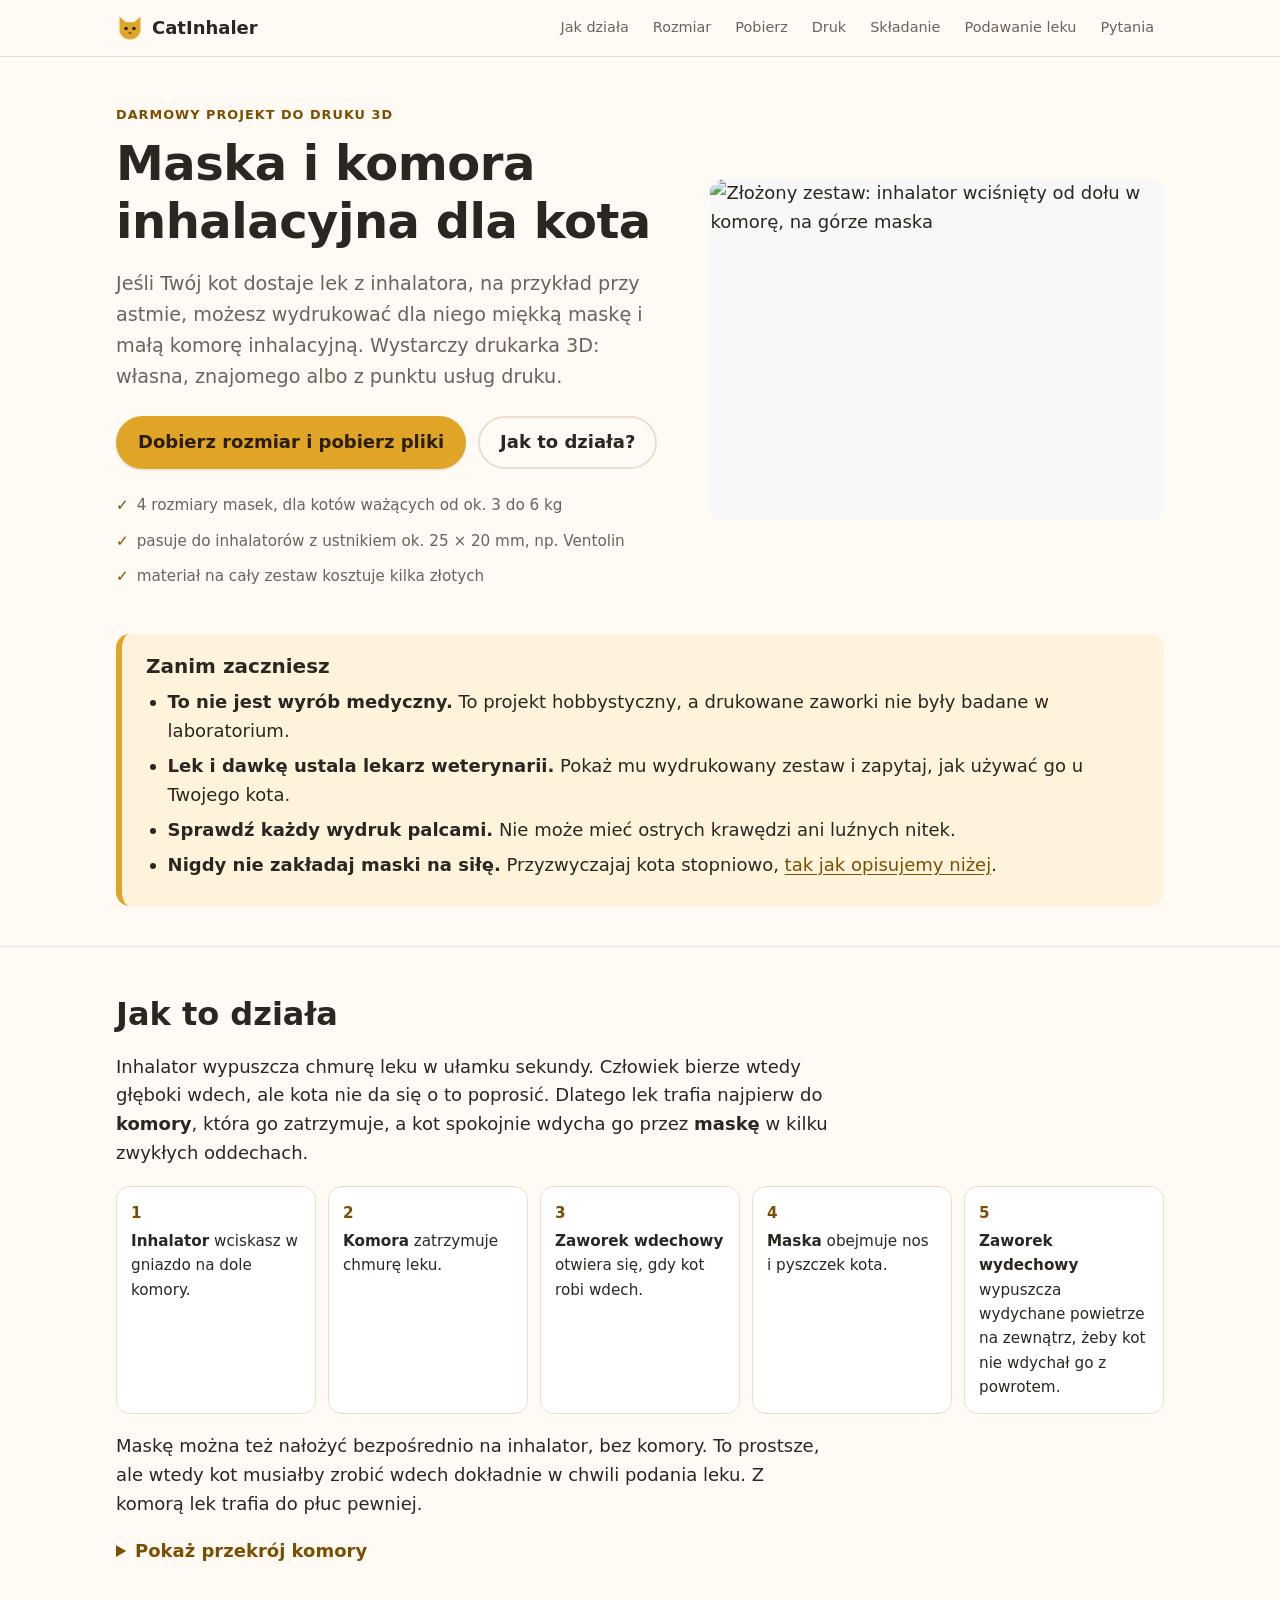
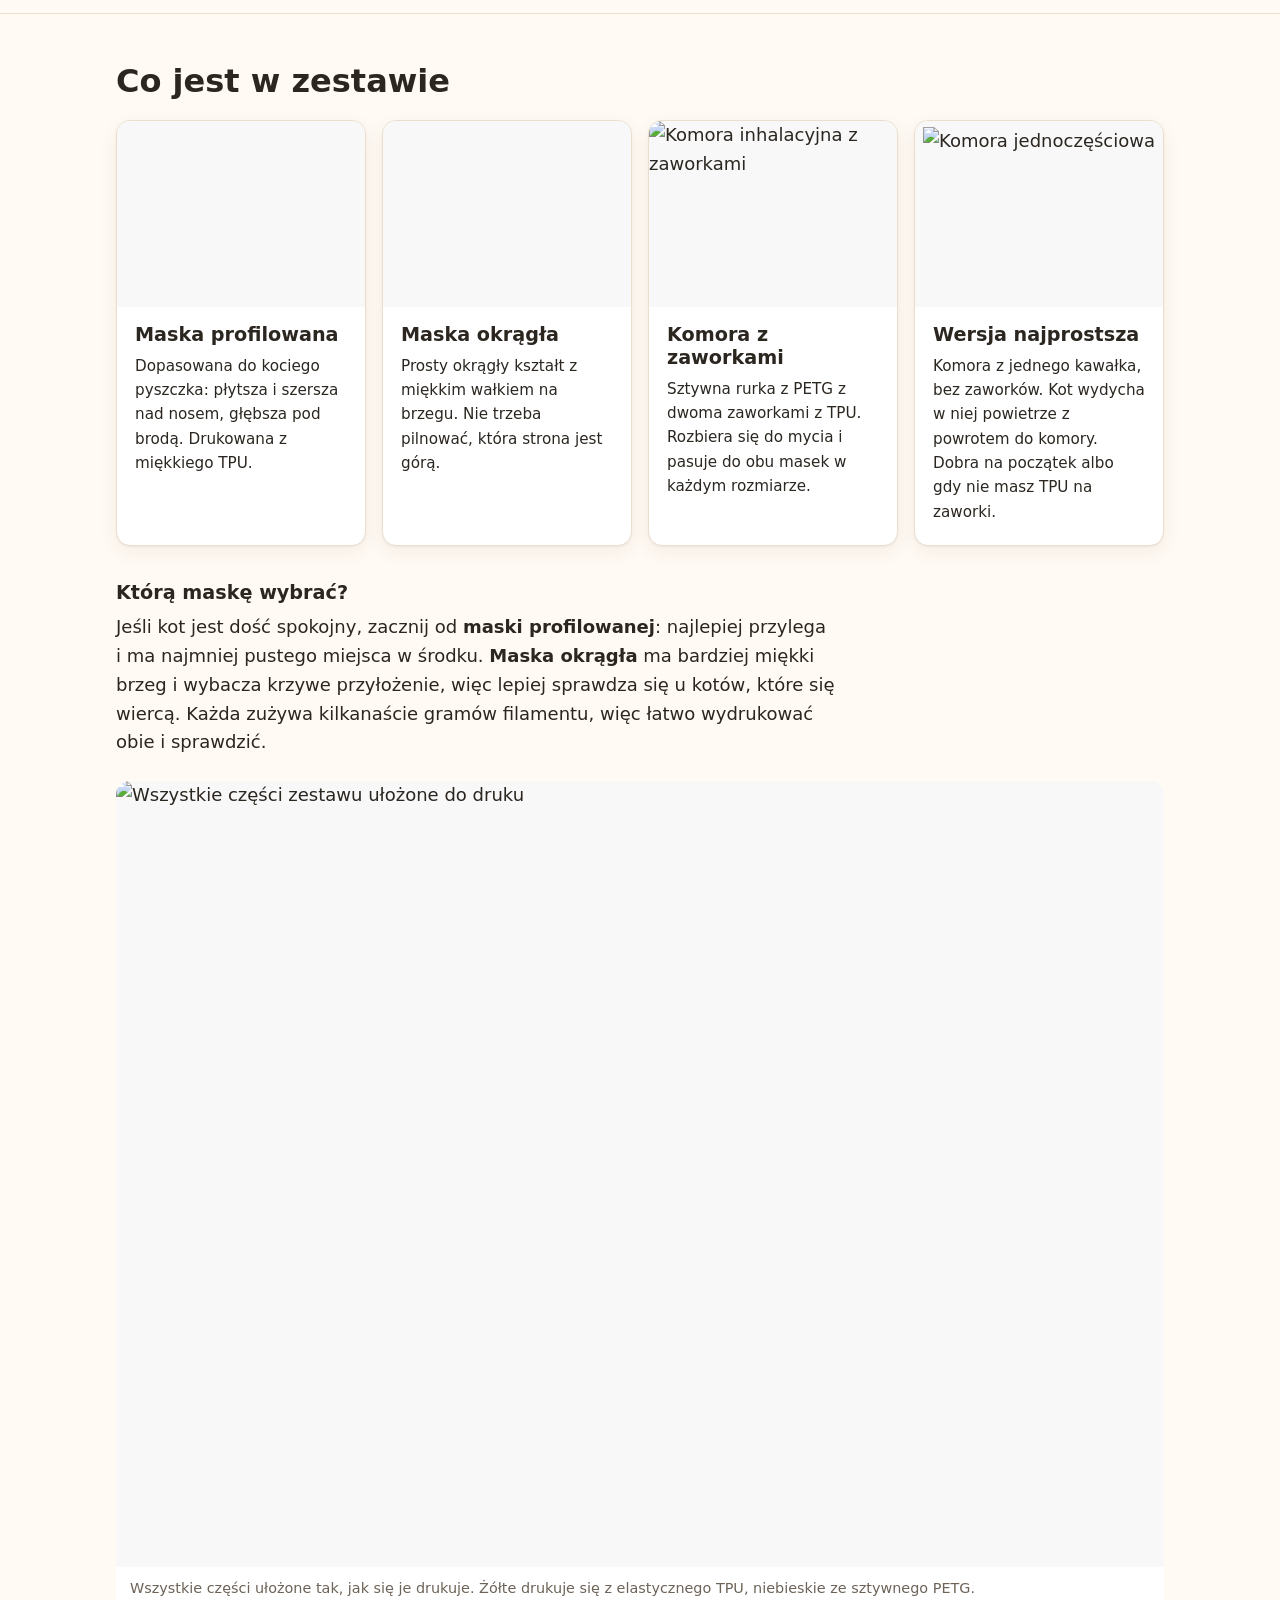
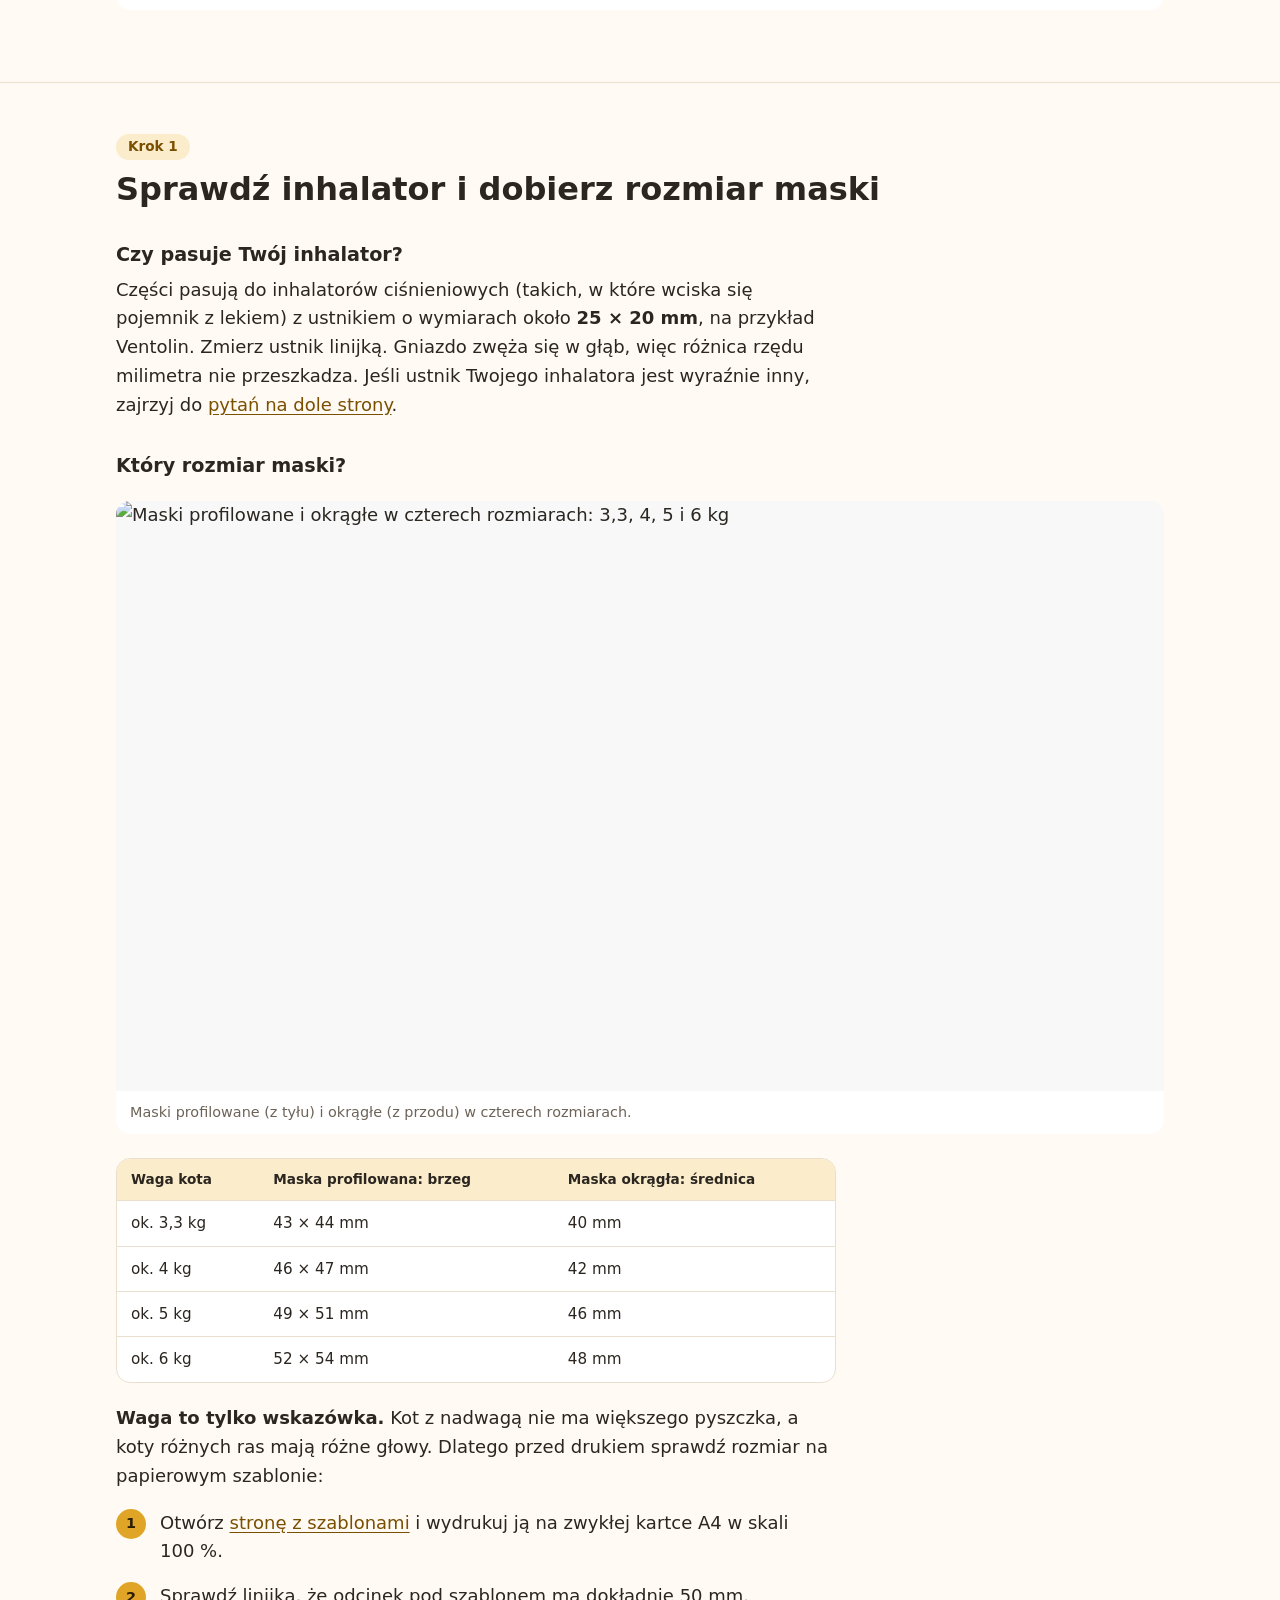
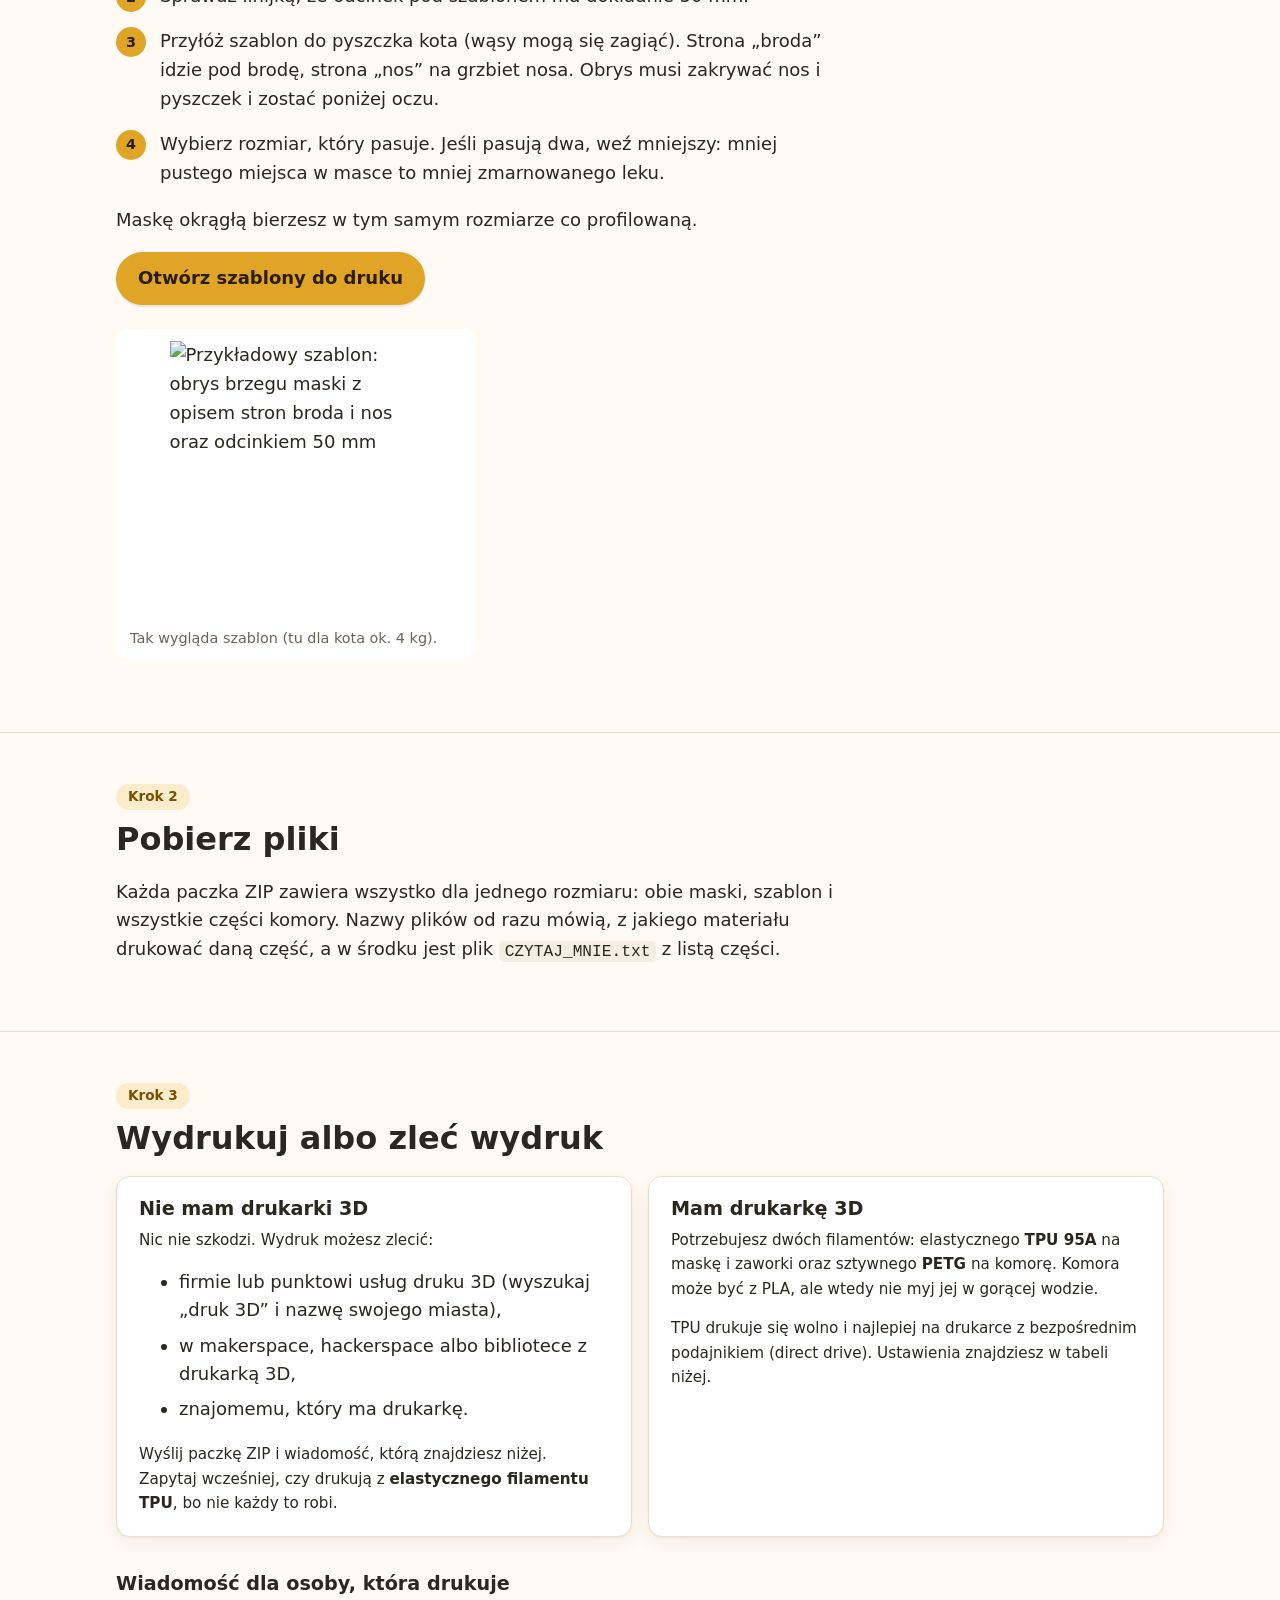
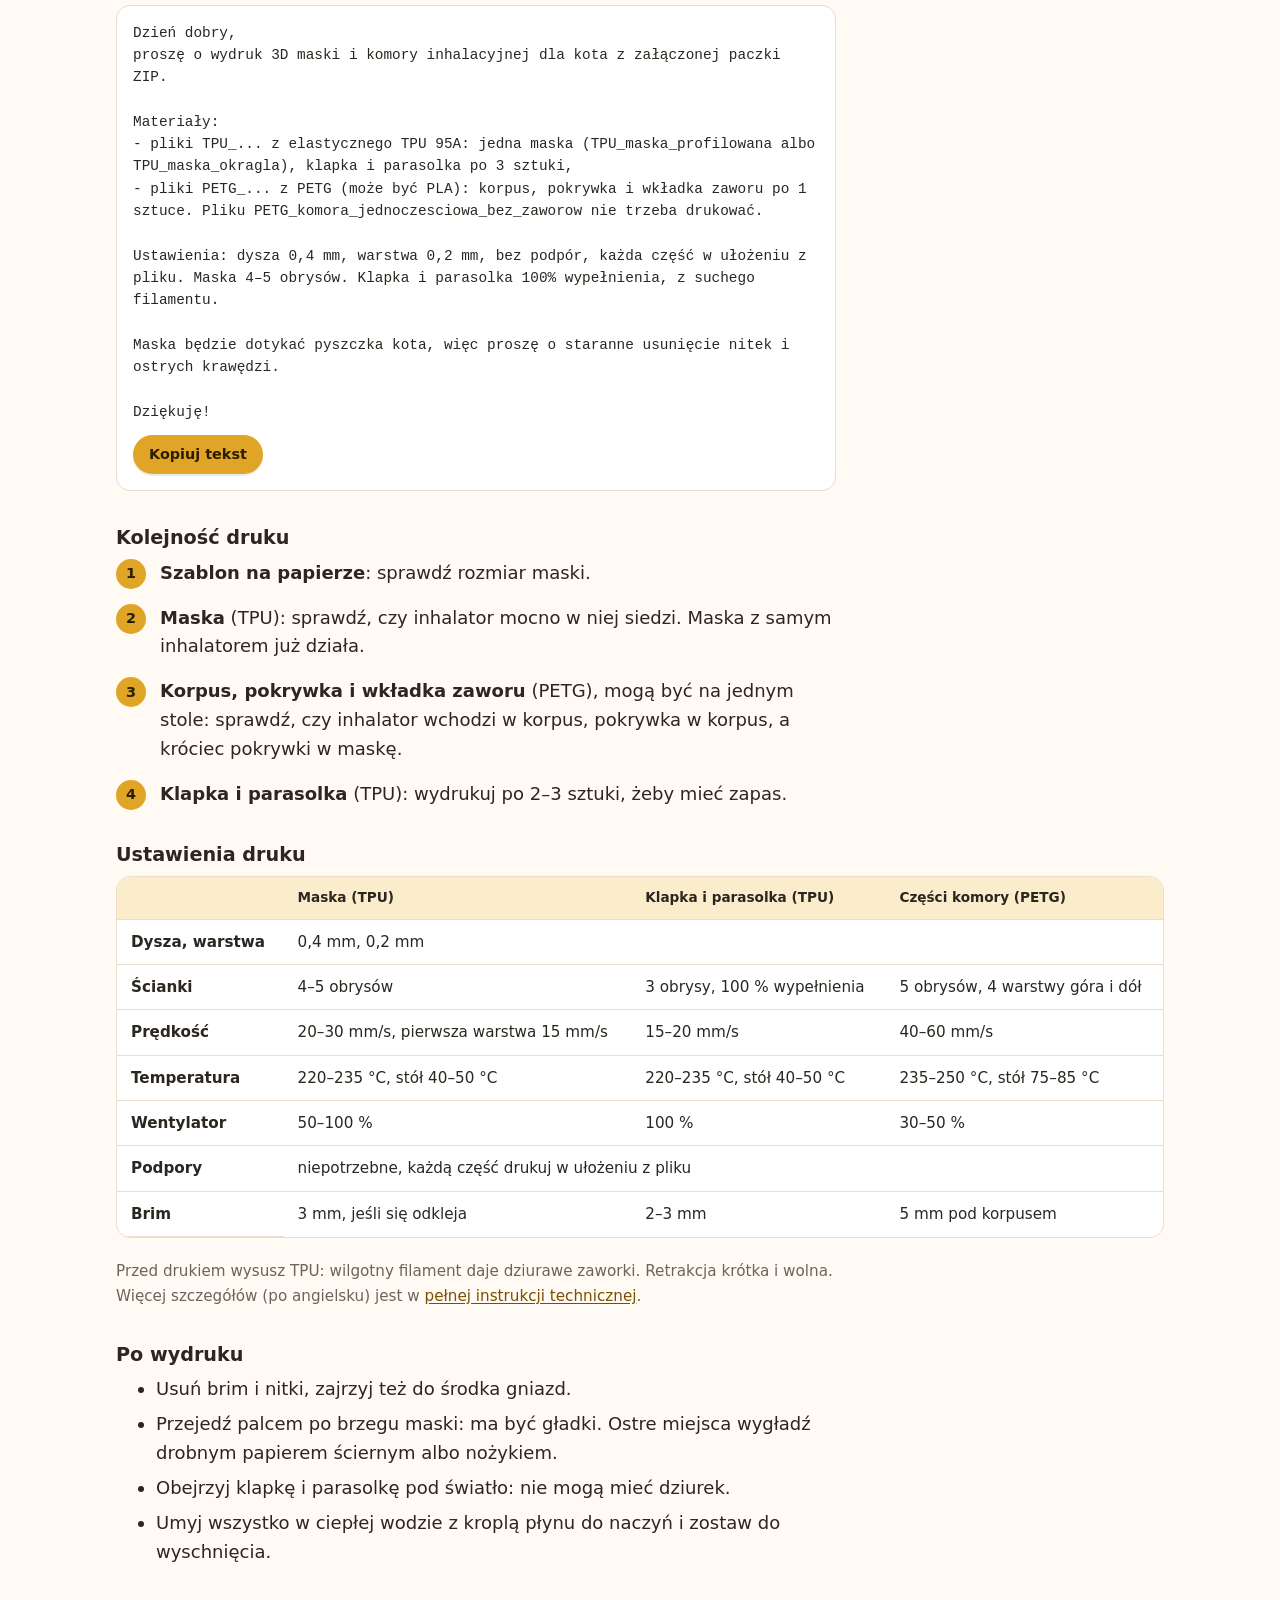
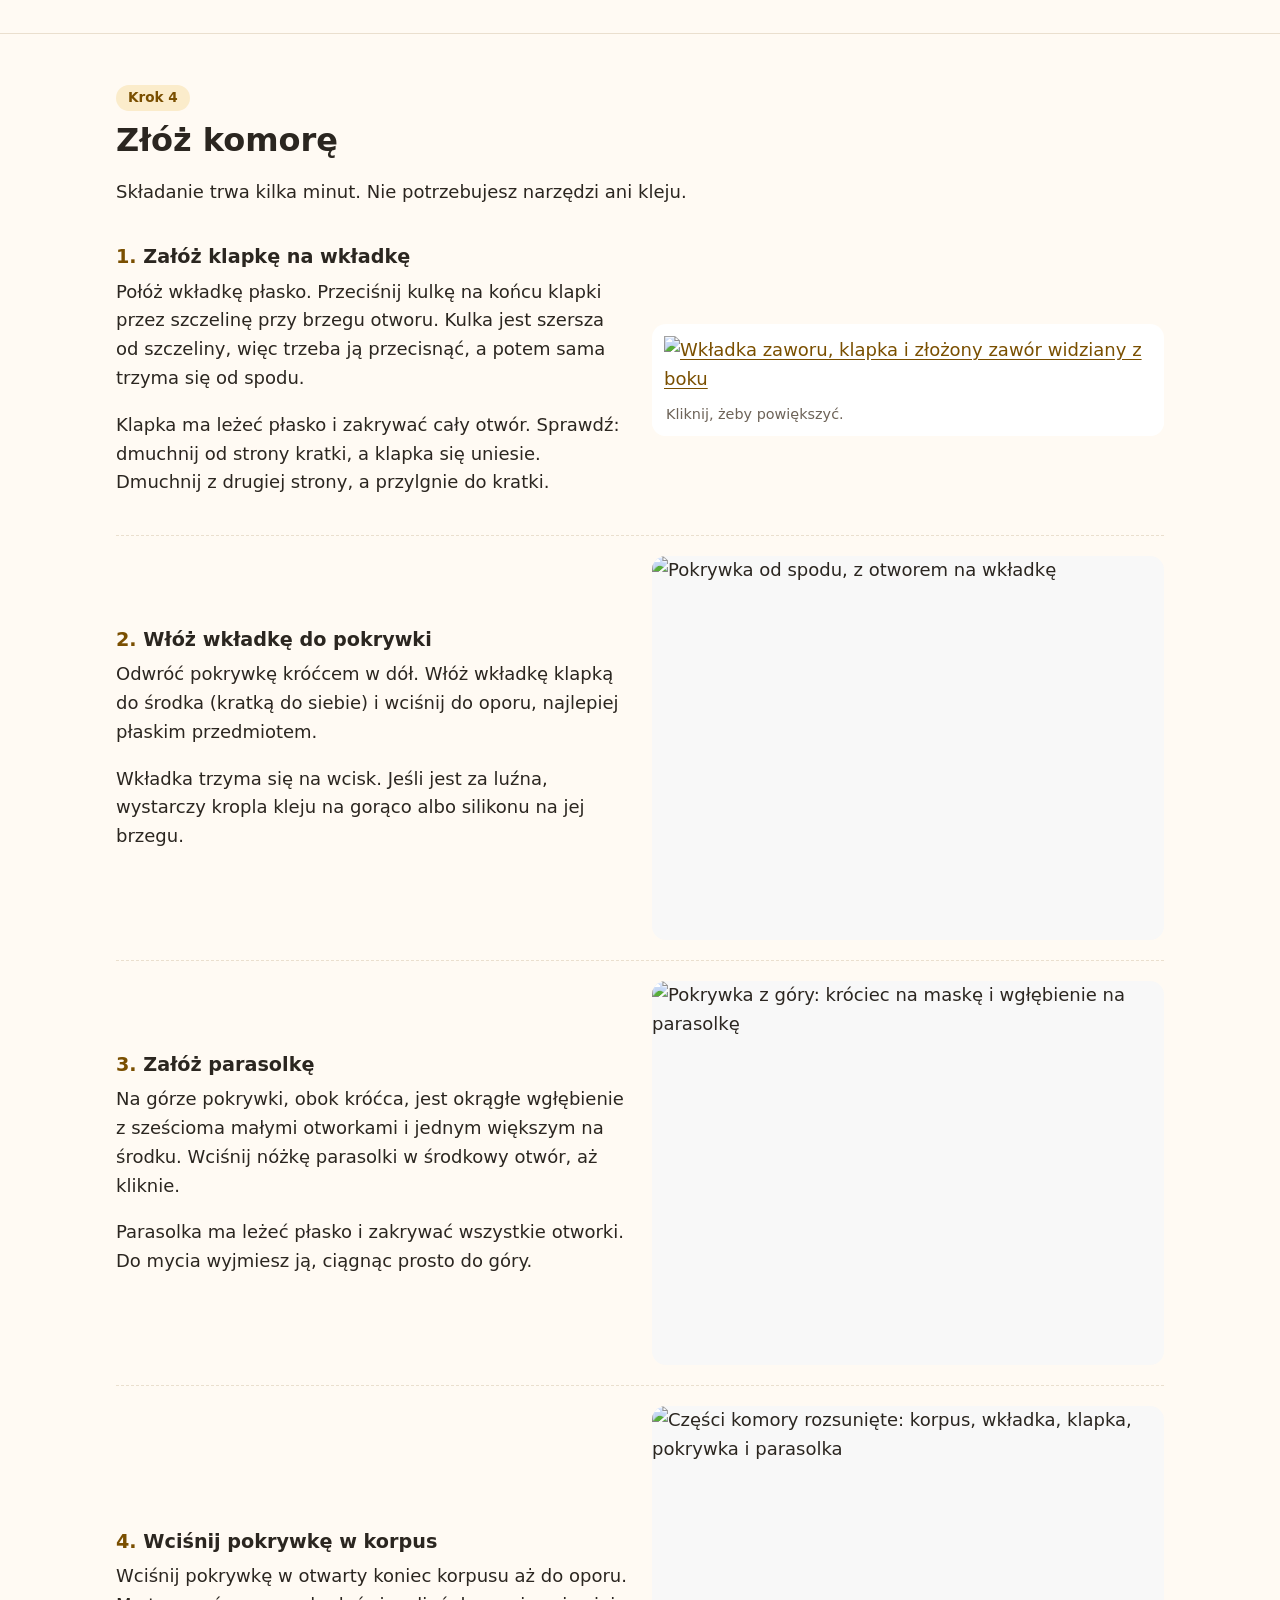
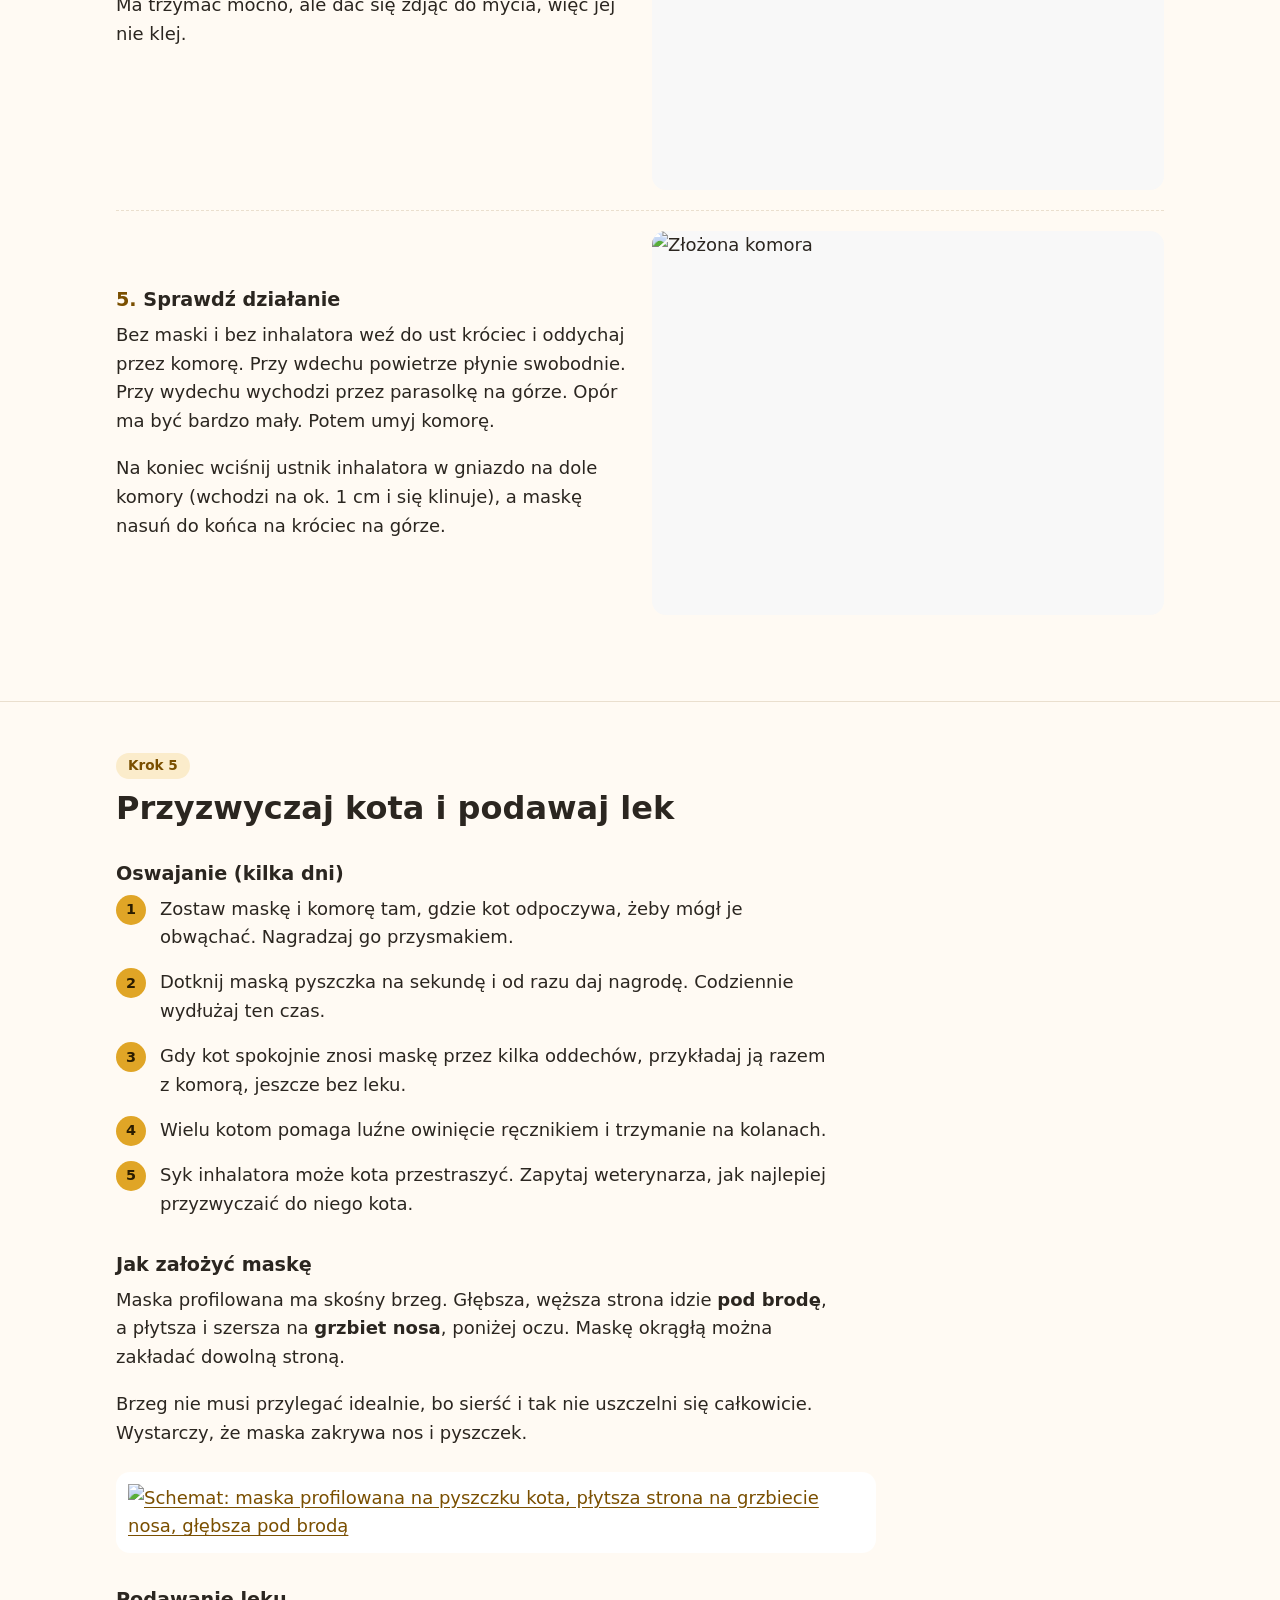
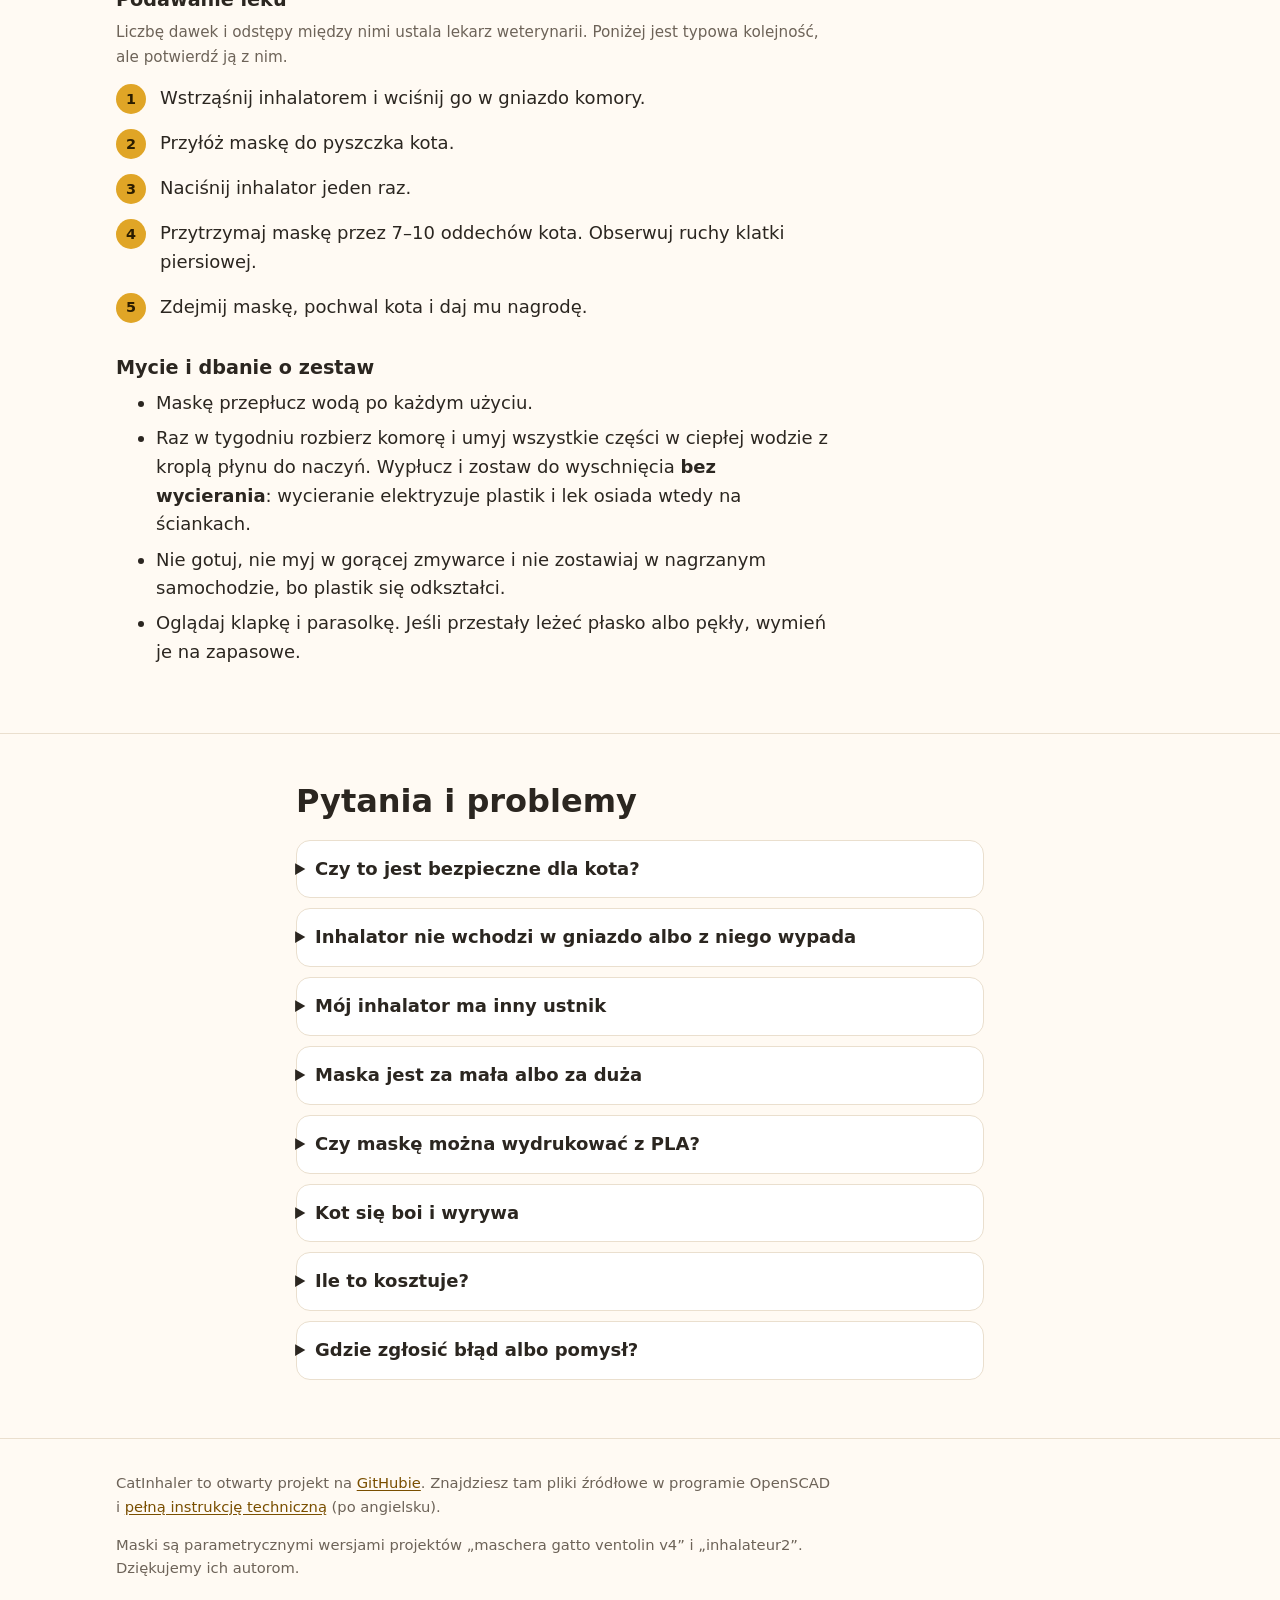
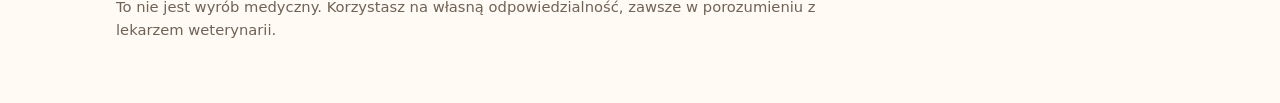
==== site/index.html @ 70c115d3 "Add a Polish website for cat owners, published with GitHub Pages The README and manual are written f" ====
<!doctype html>
<html lang="pl">
<head>
<meta charset="utf-8">
<meta name="viewport" content="width=device-width, initial-scale=1">
<title>CatInhaler – maska i komora inhalacyjna dla kota do druku 3D</title>
<meta name="description" content="Darmowe pliki do druku 3D: miękka maska dla kota zakładana na inhalator i komora inhalacyjna z zaworkami. Cztery rozmiary, papierowy szablon do dobrania rozmiaru i instrukcja krok po kroku.">
<meta property="og:type" content="website">
<meta property="og:locale" content="pl_PL">
<meta property="og:title" content="CatInhaler – maska i komora inhalacyjna dla kota do druku 3D">
<meta property="og:description" content="Darmowe pliki i prosta instrukcja dla opiekunów kotów, które dostają leki z inhalatora.">
<meta property="og:url" content="@@SITE@@">
<meta property="og:image" content="@@SITE@@img/system_assembled.png">
<meta name="theme-color" content="#e0a526">
<link rel="icon" href="data:image/svg+xml,%3Csvg xmlns='http://www.w3.org/2000/svg' viewBox='0 0 64 64'%3E%3Cpath fill='%23e0a526' d='M8 6l15 13h18L56 6v28c0 14-11 24-24 24S8 48 8 34z'/%3E%3Ccircle cx='23' cy='33' r='4' fill='%232b2620'/%3E%3Ccircle cx='41' cy='33' r='4' fill='%232b2620'/%3E%3Cpath d='M28 42h8l-4 4z' fill='%232b2620'/%3E%3C/svg%3E">
<link rel="stylesheet" href="style.css">
</head>
<body>
<a class="skip" href="#tresc">Przejdź do treści</a>

<header class="topbar">
  <div class="wrap topbar-in">
    <a class="brand" href="#">
      <svg viewBox="0 0 64 64" aria-hidden="true"><path fill="#e0a526" d="M8 6l15 13h18L56 6v28c0 14-11 24-24 24S8 48 8 34z"/><circle cx="23" cy="33" r="4" fill="#2b2620"/><circle cx="41" cy="33" r="4" fill="#2b2620"/><path d="M28 42h8l-4 4z" fill="#2b2620"/></svg>
      CatInhaler
    </a>
    <nav aria-label="Spis treści">
      <a href="#jak-dziala">Jak działa</a>
      <a href="#rozmiar">Rozmiar</a>
      <a href="#pobierz">Pobierz</a>
      <a href="#druk">Druk</a>
      <a href="#skladanie">Składanie</a>
      <a href="#podawanie">Podawanie leku</a>
      <a href="#pytania">Pytania</a>
    </nav>
  </div>
</header>

<main id="tresc">

<div class="hero">
  <div class="wrap hero-grid">
    <div>
      <p class="eyebrow">Darmowy projekt do druku 3D</p>
      <h1>Maska i komora inhalacyjna dla kota</h1>
      <p class="lead">Jeśli Twój kot dostaje lek z inhalatora, na przykład przy astmie, możesz wydrukować dla niego miękką maskę i małą komorę inhalacyjną. Wystarczy drukarka 3D: własna, znajomego albo z punktu usług druku.</p>
      <div class="actions">
        <a class="button" href="#rozmiar">Dobierz rozmiar i pobierz pliki</a>
        <a class="button ghost" href="#jak-dziala">Jak to działa?</a>
      </div>
      <ul class="facts">
        <li>4 rozmiary masek, dla kotów ważących od ok. 3 do 6 kg</li>
        <li>pasuje do inhalatorów z ustnikiem ok. 25 × 20 mm, np. Ventolin</li>
        <li>materiał na cały zestaw kosztuje kilka złotych</li>
      </ul>
    </div>
    <figure class="render"><img src="img/system_assembled.png" width="1400" height="1050" alt="Złożony zestaw: inhalator wciśnięty od dołu w komorę, na górze maska"></figure>
  </div>
</div>

<div class="wrap">
  <aside class="callout warn" aria-labelledby="uwaga">
    <h2 id="uwaga">Zanim zaczniesz</h2>
    <ul>
      <li><strong>To nie jest wyrób medyczny.</strong> To projekt hobbystyczny, a drukowane zaworki nie były badane w laboratorium.</li>
      <li><strong>Lek i dawkę ustala lekarz weterynarii.</strong> Pokaż mu wydrukowany zestaw i zapytaj, jak używać go u Twojego kota.</li>
      <li><strong>Sprawdź każdy wydruk palcami.</strong> Nie może mieć ostrych krawędzi ani luźnych nitek.</li>
      <li><strong>Nigdy nie zakładaj maski na siłę.</strong> Przyzwyczajaj kota stopniowo, <a href="#podawanie">tak jak opisujemy niżej</a>.</li>
    </ul>
  </aside>
</div>

<section id="jak-dziala">
  <div class="wrap">
    <h2>Jak to działa</h2>
    <div class="prose">
      <p>Inhalator wypuszcza chmurę leku w ułamku sekundy. Człowiek bierze wtedy głęboki wdech, ale kota nie da się o to poprosić. Dlatego lek trafia najpierw do <strong>komory</strong>, która go zatrzymuje, a kot spokojnie wdycha go przez <strong>maskę</strong> w kilku zwykłych oddechach.</p>
    </div>
    <ol class="flow">
      <li><b>Inhalator</b> wciskasz w gniazdo na dole komory.</li>
      <li><b>Komora</b> zatrzymuje chmurę leku.</li>
      <li><b>Zaworek wdechowy</b> otwiera się, gdy kot robi wdech.</li>
      <li><b>Maska</b> obejmuje nos i pyszczek kota.</li>
      <li><b>Zaworek wydechowy</b> wypuszcza wydychane powietrze na zewnątrz, żeby kot nie wdychał go z powrotem.</li>
    </ol>
    <div class="prose">
      <p>Maskę można też nałożyć bezpośrednio na inhalator, bez komory. To prostsze, ale wtedy kot musiałby zrobić wdech dokładnie w chwili podania leku. Z komorą lek trafia do płuc pewniej.</p>
      <details class="more">
        <summary>Pokaż przekrój komory</summary>
        <figure class="diagram"><a href="img/pl/chamber_section_labeled.png"><img src="img/pl/chamber_section_labeled.png" alt="Przekrój złożonej komory z opisanymi częściami: gniazdo na inhalator, korpus, klapka, pokrywka, parasolka i króciec na maskę"></a></figure>
      </details>
    </div>
  </div>
</section>

<section id="zestaw">
  <div class="wrap">
    <h2>Co jest w zestawie</h2>
    <div class="cards four">
      <div class="card">
        <div class="crop"><img src="img/cat_face_mask_iso.png" width="1400" height="1050" alt="Maska profilowana"></div>
        <div class="body"><h3>Maska profilowana</h3><p>Dopasowana do kociego pyszczka: płytsza i szersza nad nosem, głębsza pod brodą. Drukowana z miękkiego TPU.</p></div>
      </div>
      <div class="card">
        <div class="crop"><img src="img/round_mask_iso.png" width="1400" height="1050" alt="Maska okrągła"></div>
        <div class="body"><h3>Maska okrągła</h3><p>Prosty okrągły kształt z miękkim wałkiem na brzegu. Nie trzeba pilnować, która strona jest górą.</p></div>
      </div>
      <div class="card">
        <div class="crop fit"><img src="img/chamber_assembly.png" width="1400" height="1050" alt="Komora inhalacyjna z zaworkami"></div>
        <div class="body"><h3>Komora z zaworkami</h3><p>Sztywna rurka z PETG z dwoma zaworkami z TPU. Rozbiera się do mycia i pasuje do obu masek w każdym rozmiarze.</p></div>
      </div>
      <div class="card">
        <div class="crop fit"><img src="img/chamber_one_piece.png" width="1400" height="1050" alt="Komora jednoczęściowa"></div>
        <div class="body"><h3>Wersja najprostsza</h3><p>Komora z jednego kawałka, bez zaworków. Kot wydycha w niej powietrze z powrotem do komory. Dobra na początek albo gdy nie masz TPU na zaworki.</p></div>
      </div>
    </div>

    <div class="prose">
      <h3>Którą maskę wybrać?</h3>
      <p>Jeśli kot jest dość spokojny, zacznij od <b>maski profilowanej</b>: najlepiej przylega i ma najmniej pustego miejsca w środku. <b>Maska okrągła</b> ma bardziej miękki brzeg i wybacza krzywe przyłożenie, więc lepiej sprawdza się u kotów, które się wiercą. Każda zużywa kilkanaście gramów filamentu, więc łatwo wydrukować obie i sprawdzić.</p>
    </div>
    <figure class="render"><img src="img/print_layout.png" width="1400" height="1050" alt="Wszystkie części zestawu ułożone do druku"><figcaption>Wszystkie części ułożone tak, jak się je drukuje. Żółte drukuje się z elastycznego TPU, niebieskie ze sztywnego PETG.</figcaption></figure>
  </div>
</section>

<section id="rozmiar">
  <div class="wrap">
    <p class="step">Krok 1</p>
    <h2>Sprawdź inhalator i dobierz rozmiar maski</h2>
    <div class="prose">
      <h3>Czy pasuje Twój inhalator?</h3>
      <p>Części pasują do inhalatorów ciśnieniowych (takich, w które wciska się pojemnik z lekiem) z ustnikiem o wymiarach około <b>25 × 20 mm</b>, na przykład Ventolin. Zmierz ustnik linijką. Gniazdo zwęża się w głąb, więc różnica rzędu milimetra nie przeszkadza. Jeśli ustnik Twojego inhalatora jest wyraźnie inny, zajrzyj do <a href="#inny-inhalator">pytań na dole strony</a>.</p>
      <h3>Który rozmiar maski?</h3>
    </div>
    <figure class="render"><img src="img/mask_sizes.png" width="1600" height="900" alt="Maski profilowane i okrągłe w czterech rozmiarach: 3,3, 4, 5 i 6 kg"><figcaption>Maski profilowane (z tyłu) i okrągłe (z przodu) w czterech rozmiarach.</figcaption></figure>
    <div class="table-wrap prose">
      <table>
        <thead><tr><th>Waga kota</th><th>Maska profilowana: brzeg</th><th>Maska okrągła: średnica</th></tr></thead>
        <tbody>
          <tr><td class="num">ok. 3,3 kg</td><td class="num">43 × 44 mm</td><td class="num">40 mm</td></tr>
          <tr><td class="num">ok. 4 kg</td><td class="num">46 × 47 mm</td><td class="num">42 mm</td></tr>
          <tr><td class="num">ok. 5 kg</td><td class="num">49 × 51 mm</td><td class="num">46 mm</td></tr>
          <tr><td class="num">ok. 6 kg</td><td class="num">52 × 54 mm</td><td class="num">48 mm</td></tr>
        </tbody>
      </table>
    </div>
    <div class="prose">
      <p><b>Waga to tylko wskazówka.</b> Kot z nadwagą nie ma większego pyszczka, a koty różnych ras mają różne głowy. Dlatego przed drukiem sprawdź rozmiar na papierowym szablonie:</p>
      <ol class="numbered">
        <li>Otwórz <a href="szablony.html">stronę z szablonami</a> i wydrukuj ją na zwykłej kartce A4 w skali 100&nbsp;%.</li>
        <li>Sprawdź linijką, że odcinek pod szablonem ma dokładnie 50 mm.</li>
        <li>Przyłóż szablon do pyszczka kota (wąsy mogą się zagiąć). Strona „broda” idzie pod brodę, strona „nos” na grzbiet nosa. Obrys musi zakrywać nos i pyszczek i zostać poniżej oczu.</li>
        <li>Wybierz rozmiar, który pasuje. Jeśli pasują dwa, weź mniejszy: mniej pustego miejsca w masce to mniej zmarnowanego leku.</li>
      </ol>
      <p>Maskę okrągłą bierzesz w tym samym rozmiarze co profilowaną.</p>
      <p><a class="button" href="szablony.html">Otwórz szablony do druku</a></p>
    </div>
    <figure class="diagram" style="max-width: 360px"><img src="img/pl/cat_face_rim_template_4kg.svg" width="253" height="276" alt="Przykładowy szablon: obrys brzegu maski z opisem stron broda i nos oraz odcinkiem 50 mm"><figcaption>Tak wygląda szablon (tu dla kota ok. 4 kg).</figcaption></figure>
  </div>
</section>

<section id="pobierz">
  <div class="wrap">
    <p class="step">Krok 2</p>
    <h2>Pobierz pliki</h2>
    <div class="prose">
      <p>Każda paczka ZIP zawiera wszystko dla jednego rozmiaru: obie maski, szablon i wszystkie części komory. Nazwy plików od razu mówią, z jakiego materiału drukować daną część, a w środku jest plik <code>CZYTAJ_MNIE.txt</code> z listą części.</p>
    </div>
    <!-- @pobierz -->
  </div>
</section>

<section id="druk">
  <div class="wrap">
    <p class="step">Krok 3</p>
    <h2>Wydrukuj albo zleć wydruk</h2>
    <div class="cards two">
      <div class="card text">
        <h3>Nie mam drukarki 3D</h3>
        <p>Nic nie szkodzi. Wydruk możesz zlecić:</p>
        <ul>
          <li>firmie lub punktowi usług druku 3D (wyszukaj „druk 3D” i nazwę swojego miasta),</li>
          <li>w makerspace, hackerspace albo bibliotece z drukarką 3D,</li>
          <li>znajomemu, który ma drukarkę.</li>
        </ul>
        <p>Wyślij paczkę ZIP i wiadomość, którą znajdziesz niżej. Zapytaj wcześniej, czy drukują z <b>elastycznego filamentu TPU</b>, bo nie każdy to robi.</p>
      </div>
      <div class="card text">
        <h3>Mam drukarkę 3D</h3>
        <p>Potrzebujesz dwóch filamentów: elastycznego <b>TPU 95A</b> na maskę i zaworki oraz sztywnego <b>PETG</b> na komorę. Komora może być z PLA, ale wtedy nie myj jej w gorącej wodzie.</p>
        <p>TPU drukuje się wolno i najlepiej na drukarce z bezpośrednim podajnikiem (direct drive). Ustawienia znajdziesz w tabeli niżej.</p>
      </div>
    </div>

    <div class="prose">
      <h3>Wiadomość dla osoby, która drukuje</h3>
      <div class="copybox">
<pre id="zlecenie">Dzień dobry,
proszę o wydruk 3D maski i komory inhalacyjnej dla kota z załączonej paczki ZIP.

Materiały:
- pliki TPU_... z elastycznego TPU 95A: jedna maska (TPU_maska_profilowana albo TPU_maska_okragla), klapka i parasolka po 3 sztuki,
- pliki PETG_... z PETG (może być PLA): korpus, pokrywka i wkładka zaworu po 1 sztuce. Pliku PETG_komora_jednoczesciowa_bez_zaworow nie trzeba drukować.

Ustawienia: dysza 0,4 mm, warstwa 0,2 mm, bez podpór, każda część w ułożeniu z pliku. Maska 4–5 obrysów. Klapka i parasolka 100% wypełnienia, z suchego filamentu.

Maska będzie dotykać pyszczka kota, więc proszę o staranne usunięcie nitek i ostrych krawędzi.

Dziękuję!</pre>
        <button type="button" class="button small" data-copy="zlecenie">Kopiuj tekst</button>
      </div>

      <h3>Kolejność druku</h3>
      <ol class="numbered">
        <li><b>Szablon na papierze</b>: sprawdź rozmiar maski.</li>
        <li><b>Maska</b> (TPU): sprawdź, czy inhalator mocno w niej siedzi. Maska z samym inhalatorem już działa.</li>
        <li><b>Korpus, pokrywka i wkładka zaworu</b> (PETG), mogą być na jednym stole: sprawdź, czy inhalator wchodzi w korpus, pokrywka w korpus, a króciec pokrywki w maskę.</li>
        <li><b>Klapka i parasolka</b> (TPU): wydrukuj po 2–3 sztuki, żeby mieć zapas.</li>
      </ol>

      <h3>Ustawienia druku</h3>
    </div>
    <div class="table-wrap wide">
      <table>
        <thead><tr><th></th><th>Maska (TPU)</th><th>Klapka i parasolka (TPU)</th><th>Części komory (PETG)</th></tr></thead>
        <tbody>
          <tr><th>Dysza, warstwa</th><td colspan="3">0,4 mm, 0,2 mm</td></tr>
          <tr><th>Ścianki</th><td>4–5 obrysów</td><td>3 obrysy, 100&nbsp;% wypełnienia</td><td>5 obrysów, 4 warstwy góra i dół</td></tr>
          <tr><th>Prędkość</th><td>20–30 mm/s, pierwsza warstwa 15 mm/s</td><td>15–20 mm/s</td><td>40–60 mm/s</td></tr>
          <tr><th>Temperatura</th><td>220–235 °C, stół 40–50 °C</td><td>220–235 °C, stół 40–50 °C</td><td>235–250 °C, stół 75–85 °C</td></tr>
          <tr><th>Wentylator</th><td>50–100&nbsp;%</td><td>100&nbsp;%</td><td>30–50&nbsp;%</td></tr>
          <tr><th>Podpory</th><td colspan="3">niepotrzebne, każdą część drukuj w ułożeniu z pliku</td></tr>
          <tr><th>Brim</th><td>3 mm, jeśli się odkleja</td><td>2–3 mm</td><td>5 mm pod korpusem</td></tr>
        </tbody>
      </table>
    </div>
    <div class="prose">
      <p class="note">Przed drukiem wysusz TPU: wilgotny filament daje dziurawe zaworki. Retrakcja krótka i wolna. Więcej szczegółów (po angielsku) jest w <a href="@@REPO@@/blob/main/MANUAL.md#3-printing">pełnej instrukcji technicznej</a>.</p>
      <h3>Po wydruku</h3>
      <ul>
        <li>Usuń brim i nitki, zajrzyj też do środka gniazd.</li>
        <li>Przejedź palcem po brzegu maski: ma być gładki. Ostre miejsca wygładź drobnym papierem ściernym albo nożykiem.</li>
        <li>Obejrzyj klapkę i parasolkę pod światło: nie mogą mieć dziurek.</li>
        <li>Umyj wszystko w ciepłej wodzie z kroplą płynu do naczyń i zostaw do wyschnięcia.</li>
      </ul>
    </div>
  </div>
</section>

<section id="skladanie">
  <div class="wrap">
    <p class="step">Krok 4</p>
    <h2>Złóż komorę</h2>
    <div class="prose"><p>Składanie trwa kilka minut. Nie potrzebujesz narzędzi ani kleju.</p></div>
    <ol class="assembly">
      <li>
        <div>
          <h3>Załóż klapkę na wkładkę</h3>
          <p>Połóż wkładkę płasko. Przeciśnij kulkę na końcu klapki przez szczelinę przy brzegu otworu. Kulka jest szersza od szczeliny, więc trzeba ją przecisnąć, a potem sama trzyma się od spodu.</p>
          <p>Klapka ma leżeć płasko i zakrywać cały otwór. Sprawdź: dmuchnij od strony kratki, a klapka się uniesie. Dmuchnij z drugiej strony, a przylgnie do kratki.</p>
        </div>
        <figure class="diagram"><a href="img/pl/valve_assembly.png"><img src="img/pl/valve_assembly.png" alt="Wkładka zaworu, klapka i złożony zawór widziany z boku"></a><figcaption>Kliknij, żeby powiększyć.</figcaption></figure>
      </li>
      <li>
        <div>
          <h3>Włóż wkładkę do pokrywki</h3>
          <p>Odwróć pokrywkę króćcem w dół. Włóż wkładkę klapką do środka (kratką do siebie) i wciśnij do oporu, najlepiej płaskim przedmiotem.</p>
          <p>Wkładka trzyma się na wcisk. Jeśli jest za luźna, wystarczy kropla kleju na gorąco albo silikonu na jej brzegu.</p>
        </div>
        <figure class="render"><img src="img/chamber_cap_below.png" width="1400" height="1050" alt="Pokrywka od spodu, z otworem na wkładkę"></figure>
      </li>
      <li>
        <div>
          <h3>Załóż parasolkę</h3>
          <p>Na górze pokrywki, obok króćca, jest okrągłe wgłębienie z sześcioma małymi otworkami i jednym większym na środku. Wciśnij nóżkę parasolki w środkowy otwór, aż kliknie.</p>
          <p>Parasolka ma leżeć płasko i zakrywać wszystkie otworki. Do mycia wyjmiesz ją, ciągnąc prosto do góry.</p>
        </div>
        <figure class="render"><img src="img/chamber_cap_top.png" width="1400" height="1050" alt="Pokrywka z góry: króciec na maskę i wgłębienie na parasolkę"></figure>
      </li>
      <li>
        <div>
          <h3>Wciśnij pokrywkę w korpus</h3>
          <p>Wciśnij pokrywkę w otwarty koniec korpusu aż do oporu. Ma trzymać mocno, ale dać się zdjąć do mycia, więc jej nie klej.</p>
        </div>
        <figure class="render"><img src="img/chamber_exploded.png" width="1400" height="1050" alt="Części komory rozsunięte: korpus, wkładka, klapka, pokrywka i parasolka"></figure>
      </li>
      <li>
        <div>
          <h3>Sprawdź działanie</h3>
          <p>Bez maski i bez inhalatora weź do ust króciec i oddychaj przez komorę. Przy wdechu powietrze płynie swobodnie. Przy wydechu wychodzi przez parasolkę na górze. Opór ma być bardzo mały. Potem umyj komorę.</p>
          <p>Na koniec wciśnij ustnik inhalatora w gniazdo na dole komory (wchodzi na ok. 1 cm i się klinuje), a maskę nasuń do końca na króciec na górze.</p>
        </div>
        <figure class="render"><img src="img/chamber_assembly.png" width="1400" height="1050" alt="Złożona komora"></figure>
      </li>
    </ol>
  </div>
</section>

<section id="podawanie">
  <div class="wrap">
    <p class="step">Krok 5</p>
    <h2>Przyzwyczaj kota i podawaj lek</h2>
    <div class="prose">
      <h3>Oswajanie (kilka dni)</h3>
      <ol class="numbered">
        <li>Zostaw maskę i komorę tam, gdzie kot odpoczywa, żeby mógł je obwąchać. Nagradzaj go przysmakiem.</li>
        <li>Dotknij maską pyszczka na sekundę i od razu daj nagrodę. Codziennie wydłużaj ten czas.</li>
        <li>Gdy kot spokojnie znosi maskę przez kilka oddechów, przykładaj ją razem z komorą, jeszcze bez leku.</li>
        <li>Wielu kotom pomaga luźne owinięcie ręcznikiem i trzymanie na kolanach.</li>
        <li>Syk inhalatora może kota przestraszyć. Zapytaj weterynarza, jak najlepiej przyzwyczaić do niego kota.</li>
      </ol>
      <h3>Jak założyć maskę</h3>
      <p>Maska profilowana ma skośny brzeg. Głębsza, węższa strona idzie <b>pod brodę</b>, a płytsza i szersza na <b>grzbiet nosa</b>, poniżej oczu. Maskę okrągłą można zakładać dowolną stroną.</p>
      <p>Brzeg nie musi przylegać idealnie, bo sierść i tak nie uszczelni się całkowicie. Wystarczy, że maska zakrywa nos i pyszczek.</p>
    </div>
    <figure class="diagram" style="max-width: 760px"><a href="img/pl/mask_orientation.png"><img src="img/pl/mask_orientation.png" alt="Schemat: maska profilowana na pyszczku kota, płytsza strona na grzbiecie nosa, głębsza pod brodą"></a></figure>
    <div class="prose">
      <h3>Podawanie leku</h3>
      <p class="note">Liczbę dawek i odstępy między nimi ustala lekarz weterynarii. Poniżej jest typowa kolejność, ale potwierdź ją z nim.</p>
      <ol class="numbered">
        <li>Wstrząśnij inhalatorem i wciśnij go w gniazdo komory.</li>
        <li>Przyłóż maskę do pyszczka kota.</li>
        <li>Naciśnij inhalator jeden raz.</li>
        <li>Przytrzymaj maskę przez 7–10 oddechów kota. Obserwuj ruchy klatki piersiowej.</li>
        <li>Zdejmij maskę, pochwal kota i daj mu nagrodę.</li>
      </ol>
      <h3>Mycie i dbanie o zestaw</h3>
      <ul>
        <li>Maskę przepłucz wodą po każdym użyciu.</li>
        <li>Raz w tygodniu rozbierz komorę i umyj wszystkie części w ciepłej wodzie z kroplą płynu do naczyń. Wypłucz i zostaw do wyschnięcia <b>bez wycierania</b>: wycieranie elektryzuje plastik i lek osiada wtedy na ściankach.</li>
        <li>Nie gotuj, nie myj w gorącej zmywarce i nie zostawiaj w nagrzanym samochodzie, bo plastik się odkształci.</li>
        <li>Oglądaj klapkę i parasolkę. Jeśli przestały leżeć płasko albo pękły, wymień je na zapasowe.</li>
      </ul>
    </div>
  </div>
</section>

<section id="pytania">
  <div class="wrap prose faq">
    <h2>Pytania i problemy</h2>
    <details>
      <summary>Czy to jest bezpieczne dla kota?</summary>
      <p>To projekt hobbystyczny, a nie wyrób medyczny. TPU i PETG to popularne, trwałe tworzywa, ale wydruk 3D ma drobne rowki między warstwami, w których zbiera się brud. Dlatego zestaw trzeba regularnie myć, a zużyte części wymieniać. Zanim zaczniesz, pokaż zestaw lekarzowi weterynarii.</p>
    </details>
    <details>
      <summary>Inhalator nie wchodzi w gniazdo albo z niego wypada</summary>
      <p>Gniazdo jest lekko stożkowe: ustnik wchodzi na około centymetr i się klinuje. Wciśnij go mocniej, lekko obracając. Jeśli mimo to nie pasuje, gniazdo trzeba poszerzyć albo zwęzić w plikach źródłowych. To kilka minut pracy dla kogoś, kto zna darmowy program OpenSCAD (opis po angielsku jest w <a href="@@REPO@@/blob/main/MANUAL.md#8-troubleshooting">instrukcji technicznej</a>). Możesz też <a href="@@REPO@@/issues">opisać problem na GitHubie</a>.</p>
    </details>
    <details id="inny-inhalator">
      <summary>Mój inhalator ma inny ustnik</summary>
      <p>Zmierz linijką albo suwmiarką szerokość i wysokość końca ustnika. Pliki trzeba wtedy wygenerować na nowo z tymi wymiarami w programie OpenSCAD (parametry <code>mouth_w</code> i <code>mouth_h</code>, opis w <a href="@@REPO@@/blob/main/MANUAL.md#21-measure-your-inhaler-mouthpiece">instrukcji technicznej</a>). Jeśli to dla Ciebie za trudne, <a href="@@REPO@@/issues">załóż zgłoszenie na GitHubie</a> i podaj wymiary ustnika oraz nazwę inhalatora.</p>
    </details>
    <details>
      <summary>Maska jest za mała albo za duża</summary>
      <p>Wydrukuj szablony sąsiednich rozmiarów i sprawdź je na kocie. Jeśli żaden nie pasuje, w programie OpenSCAD można ustawić dowolną wagę kota albo wymiary brzegu w milimetrach.</p>
    </details>
    <details>
      <summary>Czy maskę można wydrukować z PLA?</summary>
      <p>Nie. Maska musi być miękka, żeby nie uwierała i lepiej przylegała, a zaworki muszą się wyginać. Dlatego oba drukuje się z TPU. Komorę możesz wydrukować z PLA, ale nie myj jej w gorącej wodzie.</p>
    </details>
    <details>
      <summary>Kot się boi i wyrywa</summary>
      <p>Przerwij i wróć do wcześniejszego etapu oswajania. Ćwicz krótko, codziennie i zawsze kończ nagrodą. Niektórym kotom bardziej odpowiada maska okrągła. Jeśli kot nie chce przyjąć leku, porozmawiaj z lekarzem weterynarii o innych sposobach podawania.</p>
    </details>
    <details>
      <summary>Ile to kosztuje?</summary>
      <p>Cały zestaw to około 20 g TPU i 60 g PETG, czyli materiał za kilka złotych. Jeśli zlecasz wydruk, cena zależy od drukarni.</p>
    </details>
    <details>
      <summary>Gdzie zgłosić błąd albo pomysł?</summary>
      <p>Na stronie projektu na GitHubie, w zakładce <a href="@@REPO@@/issues">Issues</a>. Możesz pisać po polsku.</p>
    </details>
  </div>
</section>

</main>

<footer>
  <div class="wrap">
    <p>CatInhaler to otwarty projekt na <a href="@@REPO@@">GitHubie</a>. Znajdziesz tam pliki źródłowe w programie OpenSCAD i <a href="@@REPO@@/blob/main/MANUAL.md">pełną instrukcję techniczną</a> (po angielsku).</p>
    <p>Maski są parametrycznymi wersjami projektów „maschera gatto ventolin v4” i „inhalateur2”. Dziękujemy ich autorom.</p>
    <p>To nie jest wyrób medyczny. Korzystasz na własną odpowiedzialność, zawsze w porozumieniu z lekarzem weterynarii.</p>
  </div>
</footer>

<script src="app.js"></script>
</body>
</html>
---- site/style.css ----
/* CatInhaler website. Colours follow the renders: amber = TPU parts, blue = PETG parts. */
:root {
  --bg: #fffaf3;
  --surface: #ffffff;
  --ink: #2b2620;
  --muted: #6d6358;
  --line: #eadfce;
  --accent: #e0a526;
  --accent-ink: #7a4f00;
  --accent-soft: #fbeccb;
  --blue: #3f73b8;
  --render-bg: #f8f8f8;
  --warn-bg: #fff3dc;
  --warn-line: #e0a526;
  --code-bg: #f5ede1;
  --shadow: 0 1px 2px rgba(60, 40, 10, .06), 0 6px 20px rgba(60, 40, 10, .06);
  --radius: 14px;
  --wrap: 1080px;
  --text: 720px;
}

@media (prefers-color-scheme: dark) {
  :root:not([data-theme="light"]) {
    --bg: #1c1915;
    --surface: #26221d;
    --ink: #f2ece4;
    --muted: #b8ad9f;
    --line: #3b352d;
    --accent-ink: #f4c55e;
    --accent-soft: #3a2f1a;
    --blue: #8db4ea;
    --warn-bg: #30271a;
    --code-bg: #2f2a23;
    --shadow: 0 1px 2px rgba(0, 0, 0, .3), 0 6px 20px rgba(0, 0, 0, .25);
  }
}

:root[data-theme="dark"] {
  --bg: #1c1915;
  --surface: #26221d;
  --ink: #f2ece4;
  --muted: #b8ad9f;
  --line: #3b352d;
  --accent-ink: #f4c55e;
  --accent-soft: #3a2f1a;
  --blue: #8db4ea;
  --warn-bg: #30271a;
  --code-bg: #2f2a23;
  --shadow: 0 1px 2px rgba(0, 0, 0, .3), 0 6px 20px rgba(0, 0, 0, .25);
}

*, *::before, *::after { box-sizing: border-box; }

html { scroll-behavior: smooth; scroll-padding-top: 72px; }

body {
  margin: 0;
  background: var(--bg);
  color: var(--ink);
  font: 18px/1.6 system-ui, -apple-system, "Segoe UI", Roboto, "Helvetica Neue", Arial, sans-serif;
  -webkit-text-size-adjust: 100%;
}

img { max-width: 100%; height: auto; display: block; }

a { color: var(--accent-ink); text-underline-offset: .15em; }
a:hover { text-decoration-thickness: 2px; }

:focus-visible { outline: 3px solid var(--accent); outline-offset: 2px; border-radius: 4px; }

h1, h2, h3 { line-height: 1.2; text-wrap: balance; }
h1 { font-size: clamp(2rem, 5vw, 3rem); margin: .2em 0 .4em; letter-spacing: -.01em; }
h2 { font-size: clamp(1.5rem, 3.4vw, 2rem); margin: 0 0 .6em; }
h3 { font-size: 1.2rem; margin: 1.8em 0 .5em; }
p, ul, ol { margin: 0 0 1em; }
li { margin-bottom: .35em; }
code { background: var(--code-bg); padding: .1em .35em; border-radius: 5px; font-size: .9em; overflow-wrap: anywhere; }

.wrap { max-width: var(--wrap); margin: 0 auto; padding: 0 16px; }
.prose { max-width: var(--text); }

.skip { position: absolute; left: -9999px; }
.skip:focus { left: 16px; top: 8px; z-index: 20; background: var(--surface); padding: 8px 12px; }

/* ---------------------------------------------------------------- top bar */
.topbar {
  position: sticky; top: 0; z-index: 10;
  background: color-mix(in srgb, var(--bg) 92%, transparent);
  backdrop-filter: blur(8px);
  border-bottom: 1px solid var(--line);
}
.topbar-in { display: flex; align-items: center; gap: 20px; min-height: 56px; }
.brand { display: flex; align-items: center; gap: 8px; font-weight: 700; color: var(--ink); text-decoration: none; white-space: nowrap; }
.brand svg { width: 28px; height: 28px; }
.topbar nav { display: flex; gap: 4px; overflow-x: auto; scrollbar-width: none; margin-left: auto; }
.topbar nav::-webkit-scrollbar { display: none; }
.topbar nav a { color: var(--muted); text-decoration: none; font-size: .9rem; padding: 6px 10px; border-radius: 8px; white-space: nowrap; }
.topbar nav a:hover { background: var(--accent-soft); color: var(--ink); }

/* ---------------------------------------------------------------- hero */
.hero { padding: 48px 0 32px; }
.hero-grid { display: grid; grid-template-columns: 1.1fr .9fr; gap: 40px; align-items: center; }
.eyebrow { color: var(--accent-ink); font-weight: 700; text-transform: uppercase; letter-spacing: .08em; font-size: .8rem; margin: 0; }
.lead { font-size: 1.2rem; color: var(--muted); }
.actions { display: flex; flex-wrap: wrap; gap: 12px; margin: 24px 0; }
.facts { list-style: none; padding: 0; margin: 0; display: grid; gap: 6px; color: var(--muted); font-size: .95rem; }
.facts li::before { content: "✓"; color: var(--accent-ink); font-weight: 700; margin-right: 8px; }
.hero .render img { max-height: 460px; margin: 0 auto; }

@media (max-width: 820px) {
  .hero-grid { grid-template-columns: 1fr; gap: 16px; }
  .hero { padding-top: 28px; }
  .hero .render { order: -1; }
  .hero .render img { max-height: 280px; }
}

/* ---------------------------------------------------------------- buttons */
.button {
  display: inline-flex; align-items: center; gap: 10px;
  background: var(--accent); color: #2b1d00; font-weight: 700;
  text-decoration: none; border: 0; border-radius: 999px;
  padding: 12px 22px; font: inherit; font-weight: 700; cursor: pointer;
  box-shadow: 0 2px 0 rgba(0, 0, 0, .08);
}
.button:hover { filter: brightness(1.05); }
.button.ghost { background: transparent; color: var(--ink); box-shadow: inset 0 0 0 2px var(--line); }
.button.small { padding: 8px 16px; font-size: .9rem; }
.button .meta { font-weight: 400; font-size: .85em; opacity: .8; }

/* ---------------------------------------------------------------- sections */
main > section, .section { padding: 48px 0; border-top: 1px solid var(--line); }
.step { display: inline-block; background: var(--accent-soft); color: var(--accent-ink); font-weight: 700; font-size: .85rem;
        padding: 2px 12px; border-radius: 999px; margin: 0 0 10px; }

.callout { border-radius: var(--radius); padding: 20px 24px; margin: 8px 0 40px; }
.callout h2 { font-size: 1.25rem; margin-bottom: .5em; }
.callout ul { margin: 0; padding-left: 1.2em; }
.callout.warn { background: var(--warn-bg); border-left: 6px solid var(--warn-line); }

.note { color: var(--muted); font-size: .95rem; }

/* numbered steps */
ol.numbered { list-style: none; counter-reset: n; padding: 0; }
ol.numbered > li { counter-increment: n; position: relative; padding-left: 44px; margin-bottom: .9em; }
ol.numbered > li::before {
  content: counter(n); position: absolute; left: 0; top: 0;
  width: 30px; height: 30px; border-radius: 50%;
  background: var(--accent); color: #2b1d00; font-weight: 700; font-size: .9rem;
  display: grid; place-items: center;
}

/* how it works */
.flow { list-style: none; padding: 0; display: grid; grid-template-columns: repeat(5, 1fr); gap: 12px; counter-reset: f; }
.flow li { background: var(--surface); border: 1px solid var(--line); border-radius: var(--radius); padding: 14px; font-size: .95rem; margin: 0;
           counter-increment: f; position: relative; }
.flow li::before { content: counter(f); display: block; font-weight: 700; color: var(--accent-ink); margin-bottom: 4px; }
@media (max-width: 900px) { .flow { grid-template-columns: 1fr 1fr; } }
@media (max-width: 520px) { .flow { grid-template-columns: 1fr; } }

/* figures: renders have a #f8f8f8 background, diagrams white; frame both so they read as pictures in dark mode too */
figure { margin: 24px 0; }
figure.render, figure.diagram { background: var(--render-bg); border-radius: var(--radius); overflow: hidden; }
figure.diagram { background: #fff; padding: 12px; }
figure.render img, figure.diagram img { margin: 0 auto; }
figcaption { font-size: .9rem; color: var(--muted); padding: 10px 4px 0; }
figure.render figcaption, figure.diagram figcaption { background: var(--surface); padding: 10px 14px; margin: 0 -12px -12px; }
figure.render figcaption { margin: 0; }
.crop { aspect-ratio: 4 / 3; overflow: hidden; display: grid; place-items: center; }
.crop img { transform: scale(1.45); }

/* cards */
.cards { display: grid; gap: 16px; }
.cards.two { grid-template-columns: repeat(2, 1fr); }
.cards.four { grid-template-columns: repeat(4, 1fr); }
@media (max-width: 960px) { .cards.four { grid-template-columns: repeat(2, 1fr); } }
@media (max-width: 640px) { .cards.two, .cards.four { grid-template-columns: 1fr; } }
.card { background: var(--surface); border: 1px solid var(--line); border-radius: var(--radius); overflow: hidden; box-shadow: var(--shadow); }
.card .body { padding: 16px 18px 6px; }
.card h3 { margin: 0 0 .4em; }
.card p { font-size: .95rem; }
.card > .crop { background: var(--render-bg); }
.card.text { padding: 20px 22px 6px; }

/* tables */
.table-wrap { overflow-x: auto; margin: 0 0 1.2em; border: 1px solid var(--line); border-radius: var(--radius); background: var(--surface); }
table { border-collapse: collapse; width: 100%; font-size: .95rem; }
th, td { text-align: left; padding: 10px 14px; border-bottom: 1px solid var(--line); vertical-align: top; }
tr:last-child td { border-bottom: 0; }
thead th { background: var(--accent-soft); font-size: .85rem; }
td.num { white-space: nowrap; }

/* downloads (generated by build_site.py) */
.downloads { display: grid; grid-template-columns: repeat(4, 1fr); gap: 16px; margin: 24px 0; }
@media (max-width: 960px) { .downloads { grid-template-columns: repeat(2, 1fr); } }
@media (max-width: 520px) { .downloads { grid-template-columns: 1fr; } }
.download { background: var(--surface); border: 1px solid var(--line); border-radius: var(--radius); padding: 18px; box-shadow: var(--shadow); }
.download h3 { margin: 0 0 4px; font-size: 1.35rem; }
.download .sub { color: var(--muted); font-size: .9rem; margin-bottom: 14px; }
.download .button { width: 100%; justify-content: center; flex-wrap: wrap; text-align: center; }
details { margin-top: 12px; }
.download details ul { padding-left: 1.1em; font-size: .88rem; margin: 8px 0 0; }
.download details li { overflow-wrap: anywhere; }
.files { font-size: .95rem; }
.files .mat { display: inline-block; font-size: .75rem; font-weight: 700; border-radius: 6px; padding: 0 6px; margin-right: 6px; }
.mat.tpu { background: var(--accent-soft); color: var(--accent-ink); }
.mat.petg { background: color-mix(in srgb, var(--blue) 18%, transparent); color: var(--blue); }
.mat.paper { background: var(--code-bg); color: var(--muted); }

/* copyable message */
.copybox { background: var(--surface); border: 1px solid var(--line); border-radius: var(--radius); padding: 16px; }
.copybox pre { white-space: pre-wrap; font: .9rem/1.55 ui-monospace, SFMono-Regular, Consolas, monospace; margin: 0 0 12px; }

/* FAQ */
.faq details { background: var(--surface); border: 1px solid var(--line); border-radius: var(--radius); padding: 0 18px; margin: 0 0 10px; }
.faq summary { cursor: pointer; font-weight: 700; padding: 14px 0; list-style-position: outside; }
.faq details[open] summary { border-bottom: 1px solid var(--line); margin-bottom: 12px; }
.faq details > *:last-child { margin-bottom: 14px; }

details.more summary { cursor: pointer; color: var(--accent-ink); font-weight: 700; }

/* assembly steps with pictures */
.assembly { list-style: none; counter-reset: a; padding: 0; }
.assembly > li { counter-increment: a; display: grid; grid-template-columns: 1fr 1fr; gap: 24px; align-items: center;
                 padding: 20px 0; border-bottom: 1px dashed var(--line); margin: 0; }
.assembly > li:last-child { border-bottom: 0; }
.assembly h3 { margin-top: 0; }
.assembly h3::before { content: counter(a) ". "; color: var(--accent-ink); }
.assembly figure { margin: 0; }
.assembly > li.wide { grid-template-columns: 1fr; }
@media (max-width: 760px) { .assembly > li { grid-template-columns: 1fr; gap: 8px; } }

footer { border-top: 1px solid var(--line); padding: 32px 0 48px; color: var(--muted); font-size: .92rem; }
footer p { max-width: var(--text); }

/* ---------------------------------------------------------------- printable templates page */
.sheet { padding: 24px 0; }
.sheet-title { font-size: .9rem; color: var(--muted); margin: 0 0 12px; }
.template-grid { display: grid; grid-template-columns: repeat(2, max-content); width: max-content; max-width: 100%; background: #fff; color: #000; }
.template { margin: 0; padding: 4mm; border: .3mm dashed #999; display: flex; flex-direction: column; align-items: center; }
.template img { max-width: none; }
.template figcaption { color: #000; font-size: 11pt; font-weight: 700; padding: 1mm 0 0; }
@media (max-width: 640px) { .template-grid { grid-template-columns: max-content; } }

@media print {
  @page { size: A4; margin: 12mm; }
  html, body { background: #fff; color: #000; font-size: 11pt; }
  .no-print, .topbar { display: none !important; }
  .wrap { max-width: none; padding: 0; }
  .sheet { padding: 0; }
  .sheet-title { color: #000; }
  .template-grid { grid-template-columns: repeat(2, max-content); }
  .template { break-inside: avoid; }
}

.crop.fit img { transform: none; max-height: 100%; width: auto; }
figure a { display: block; }
.table-wrap.wide table { min-width: 640px; }
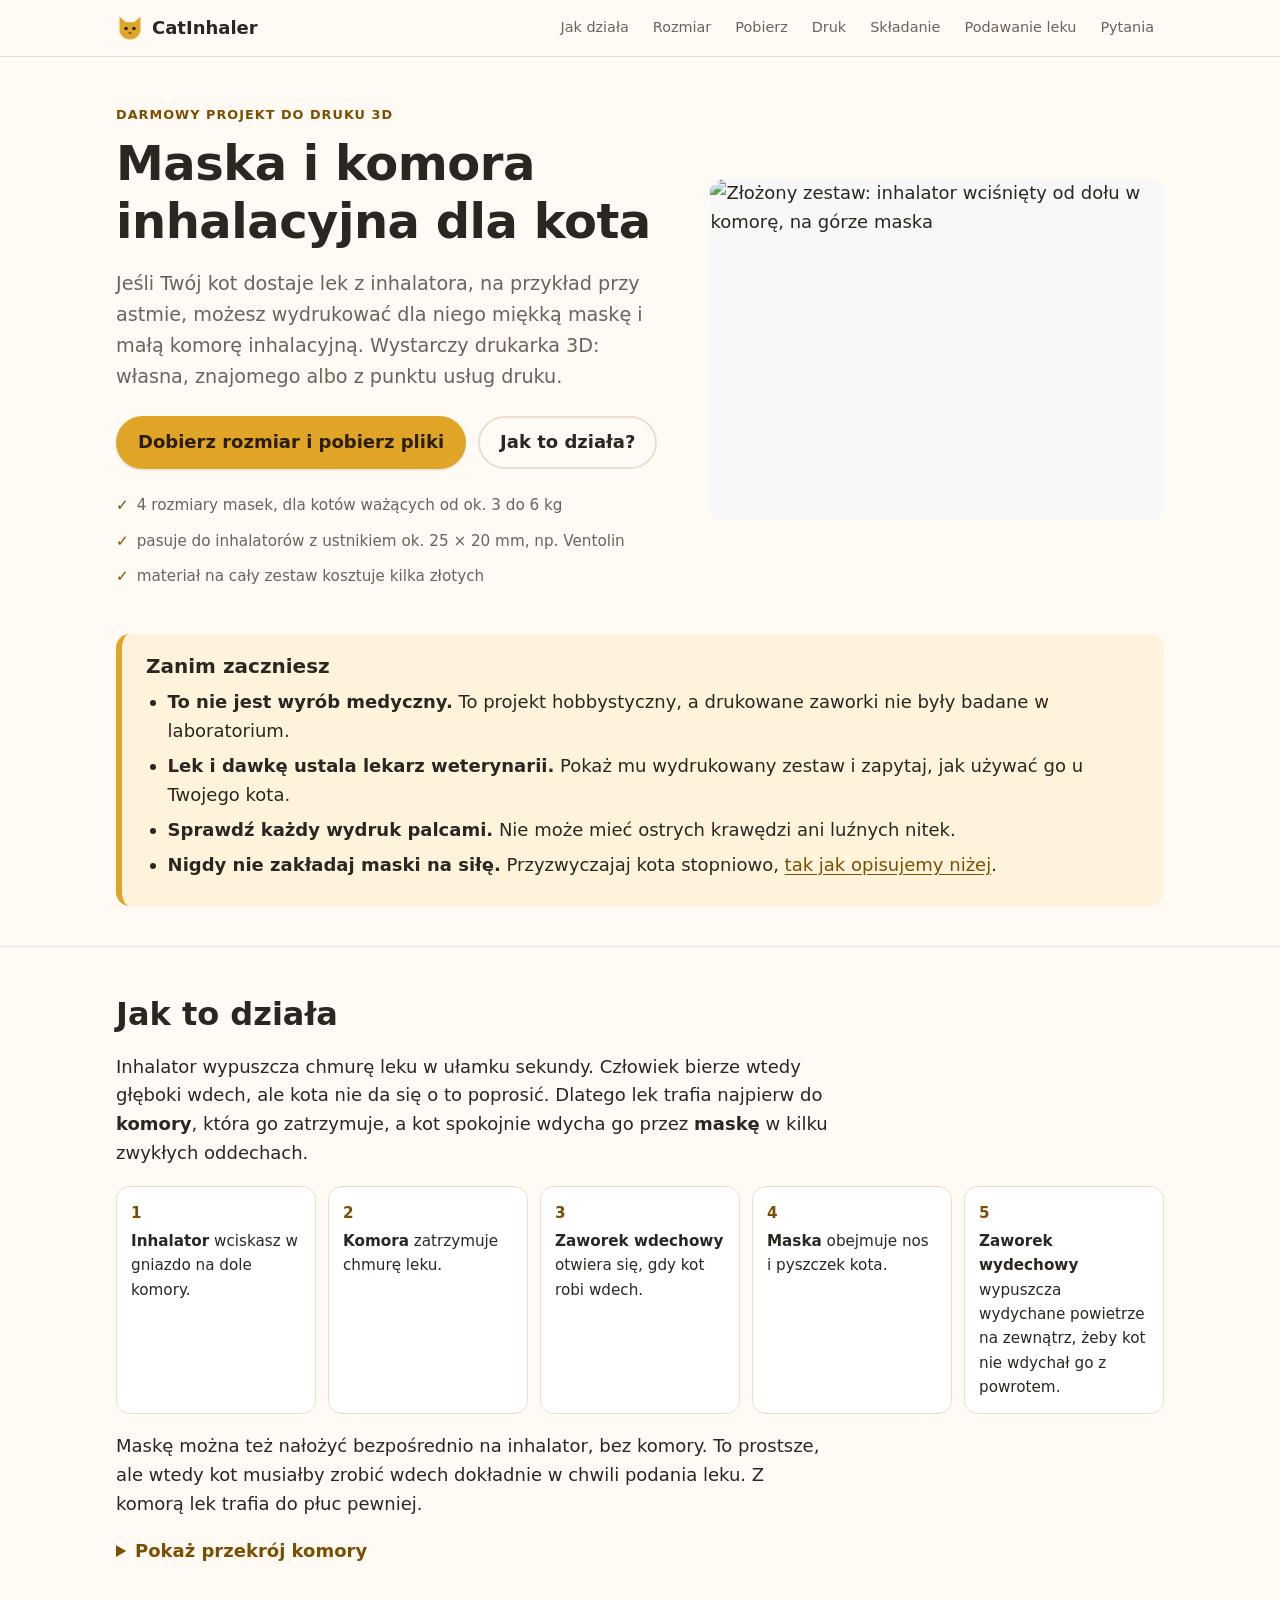
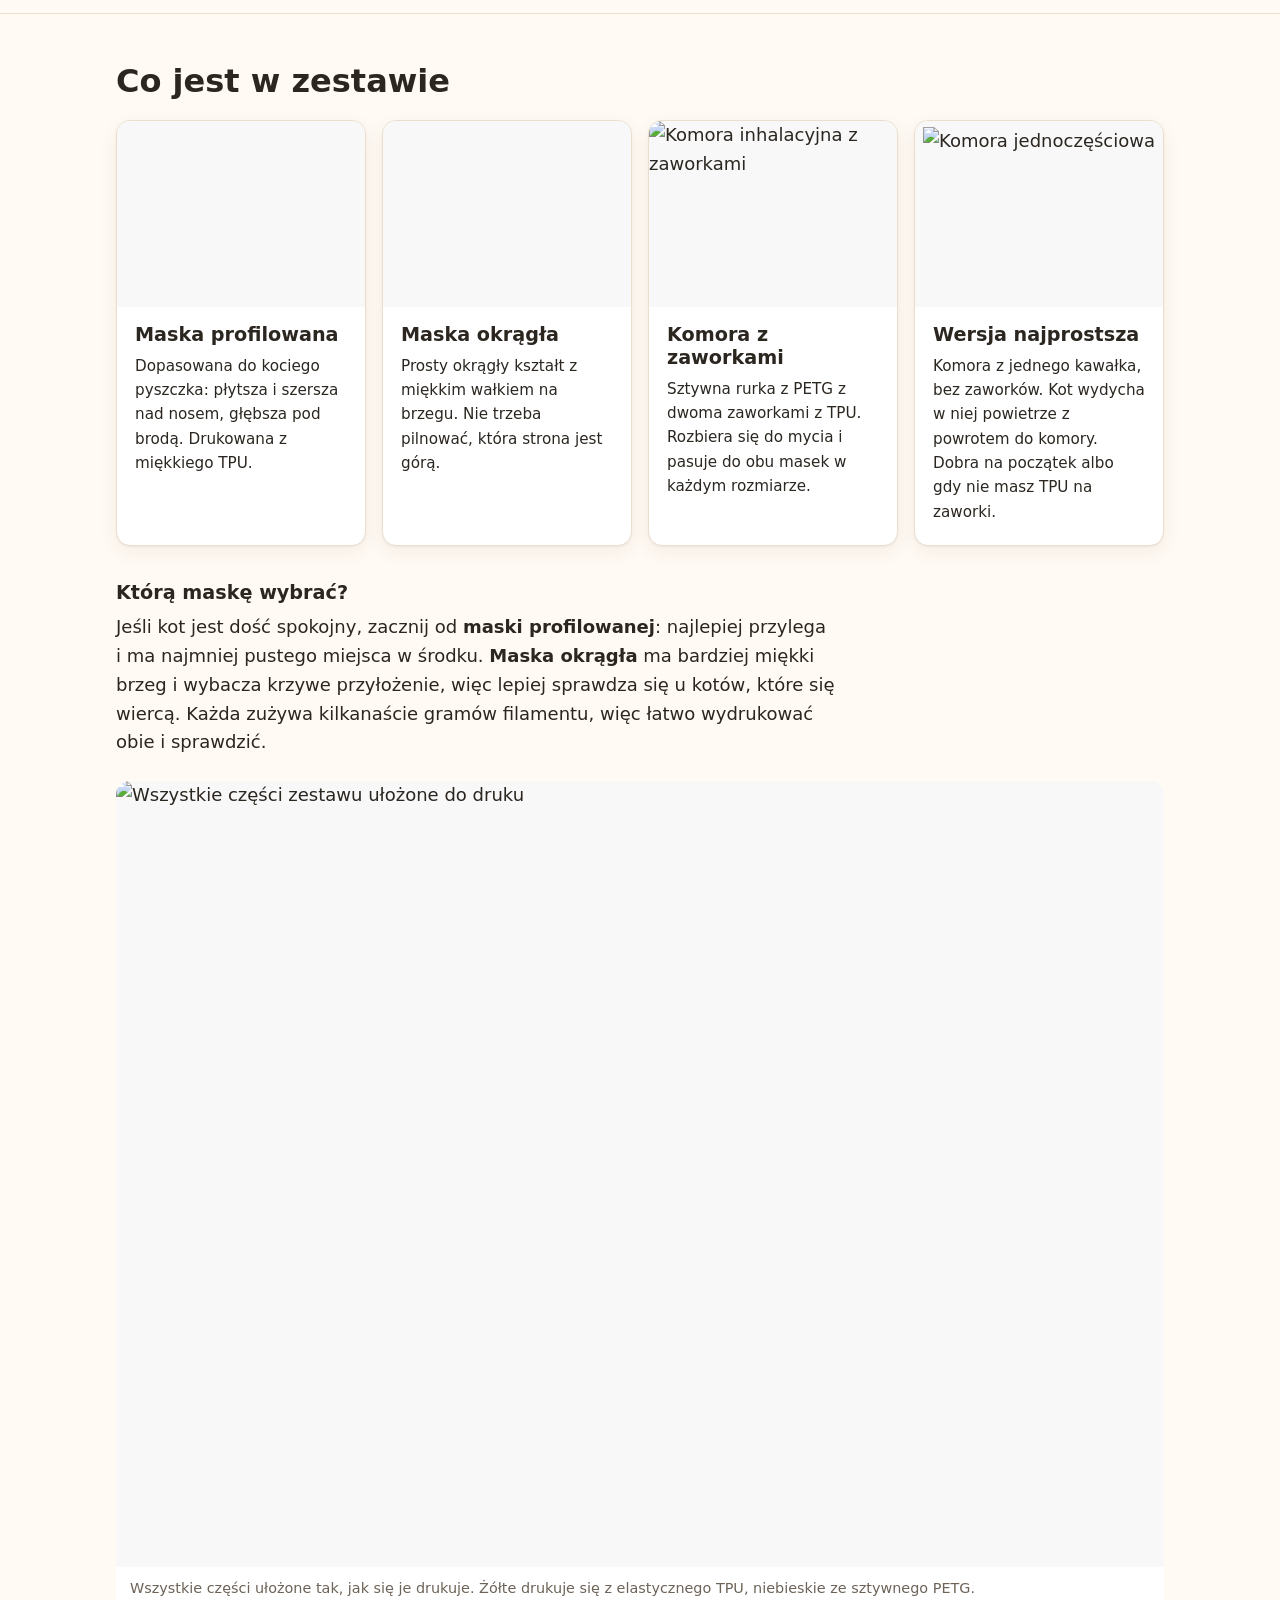
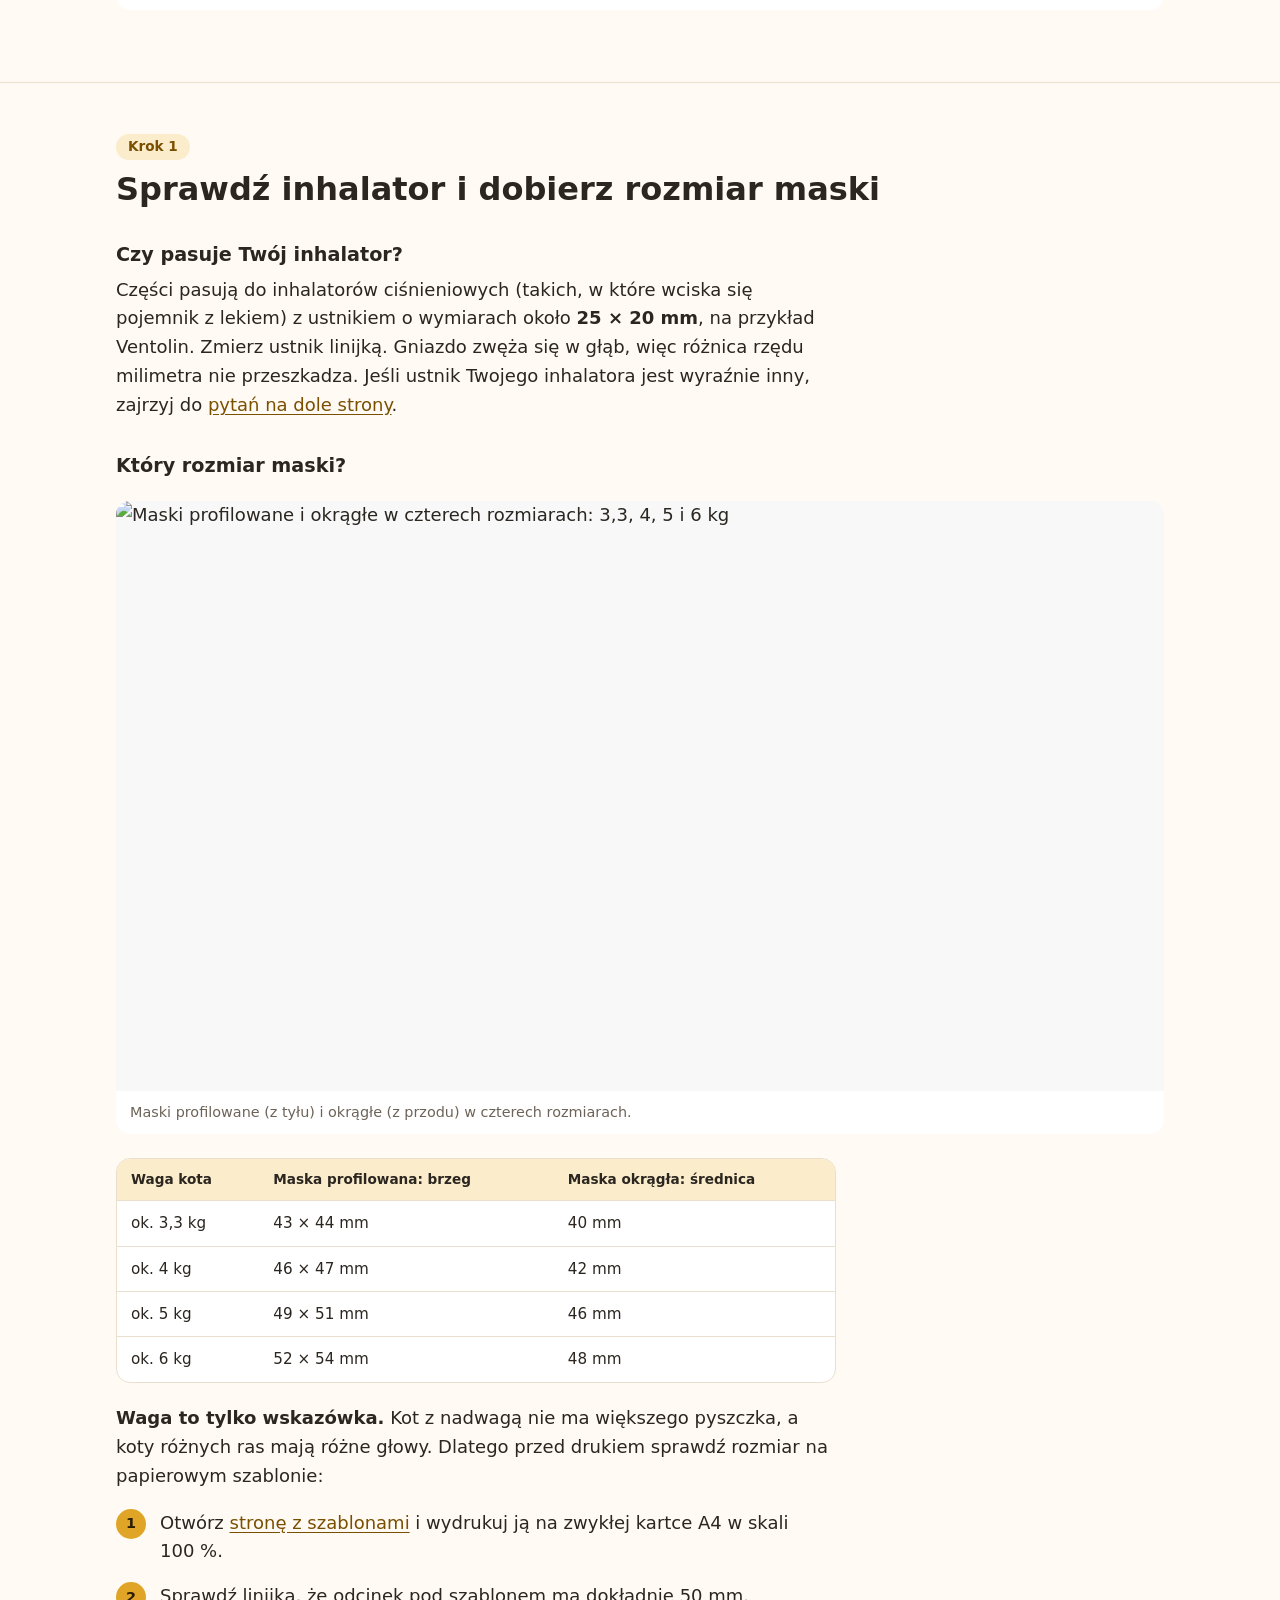
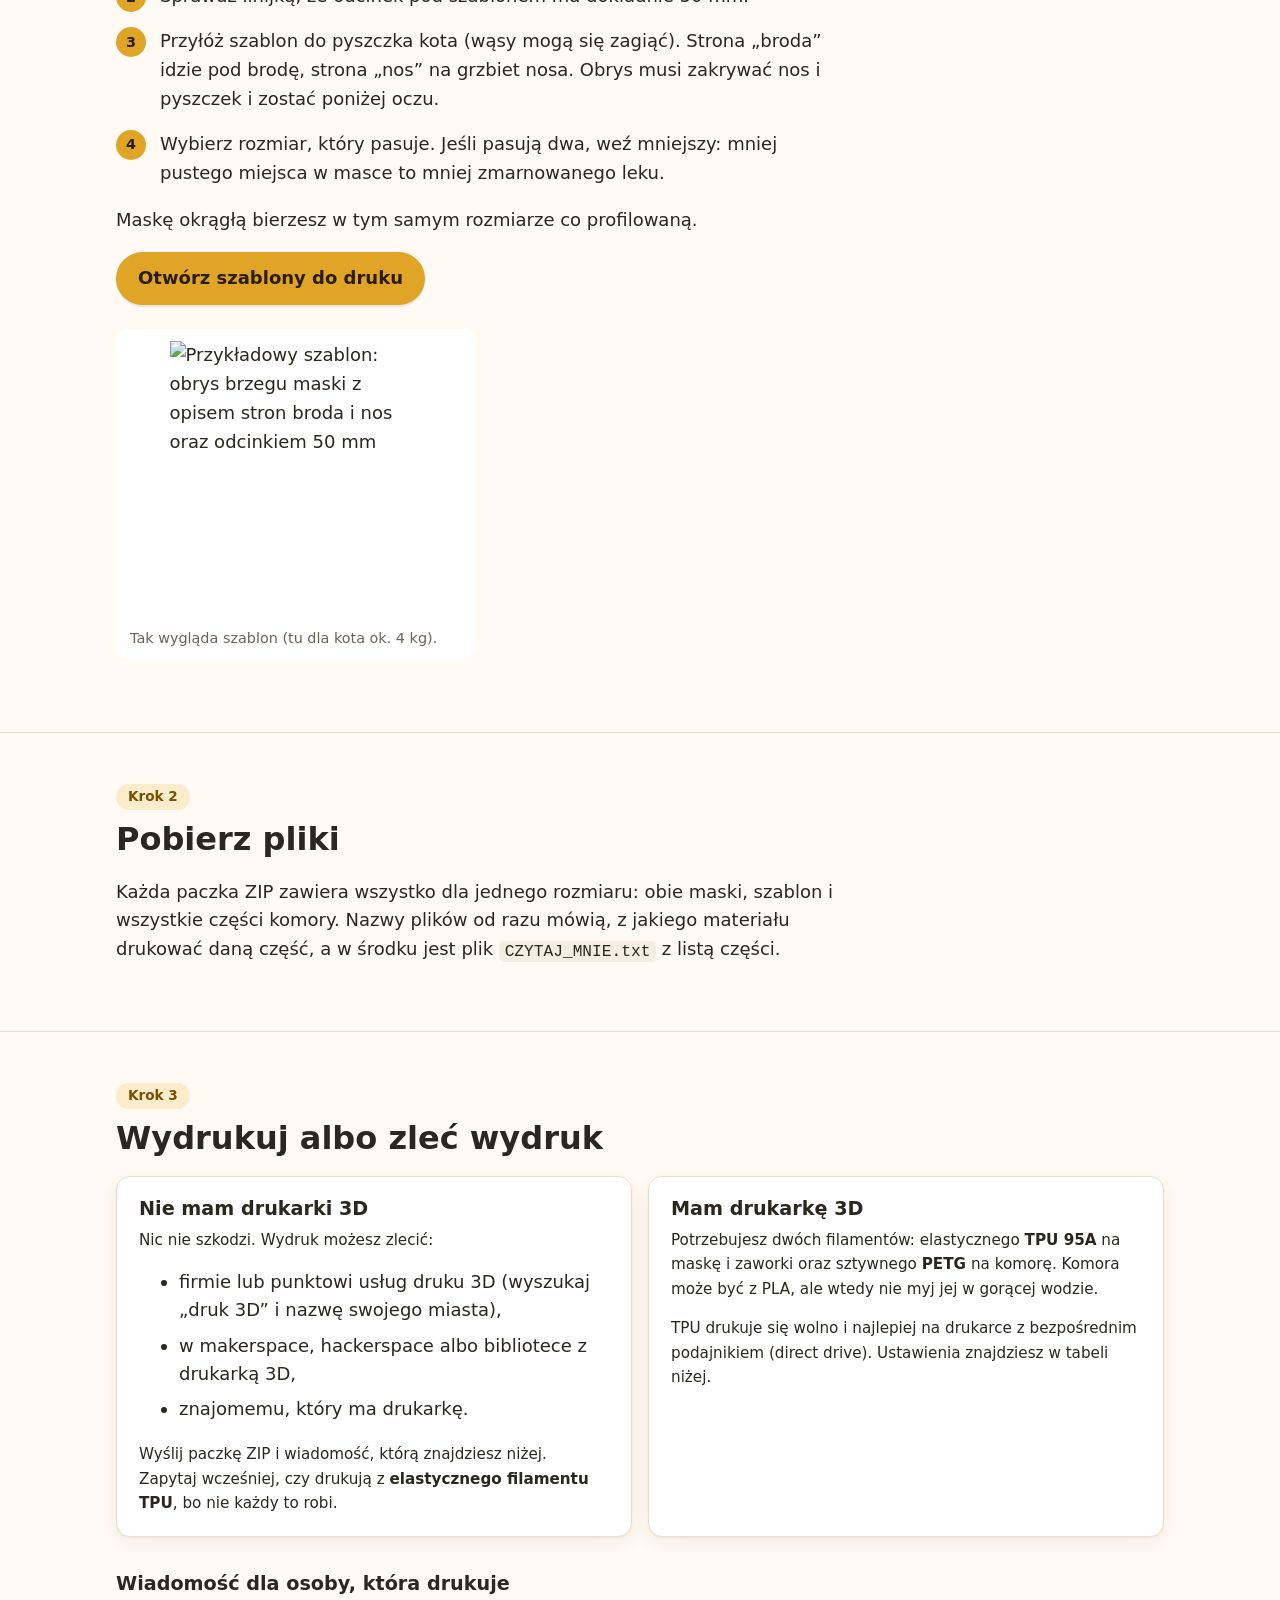
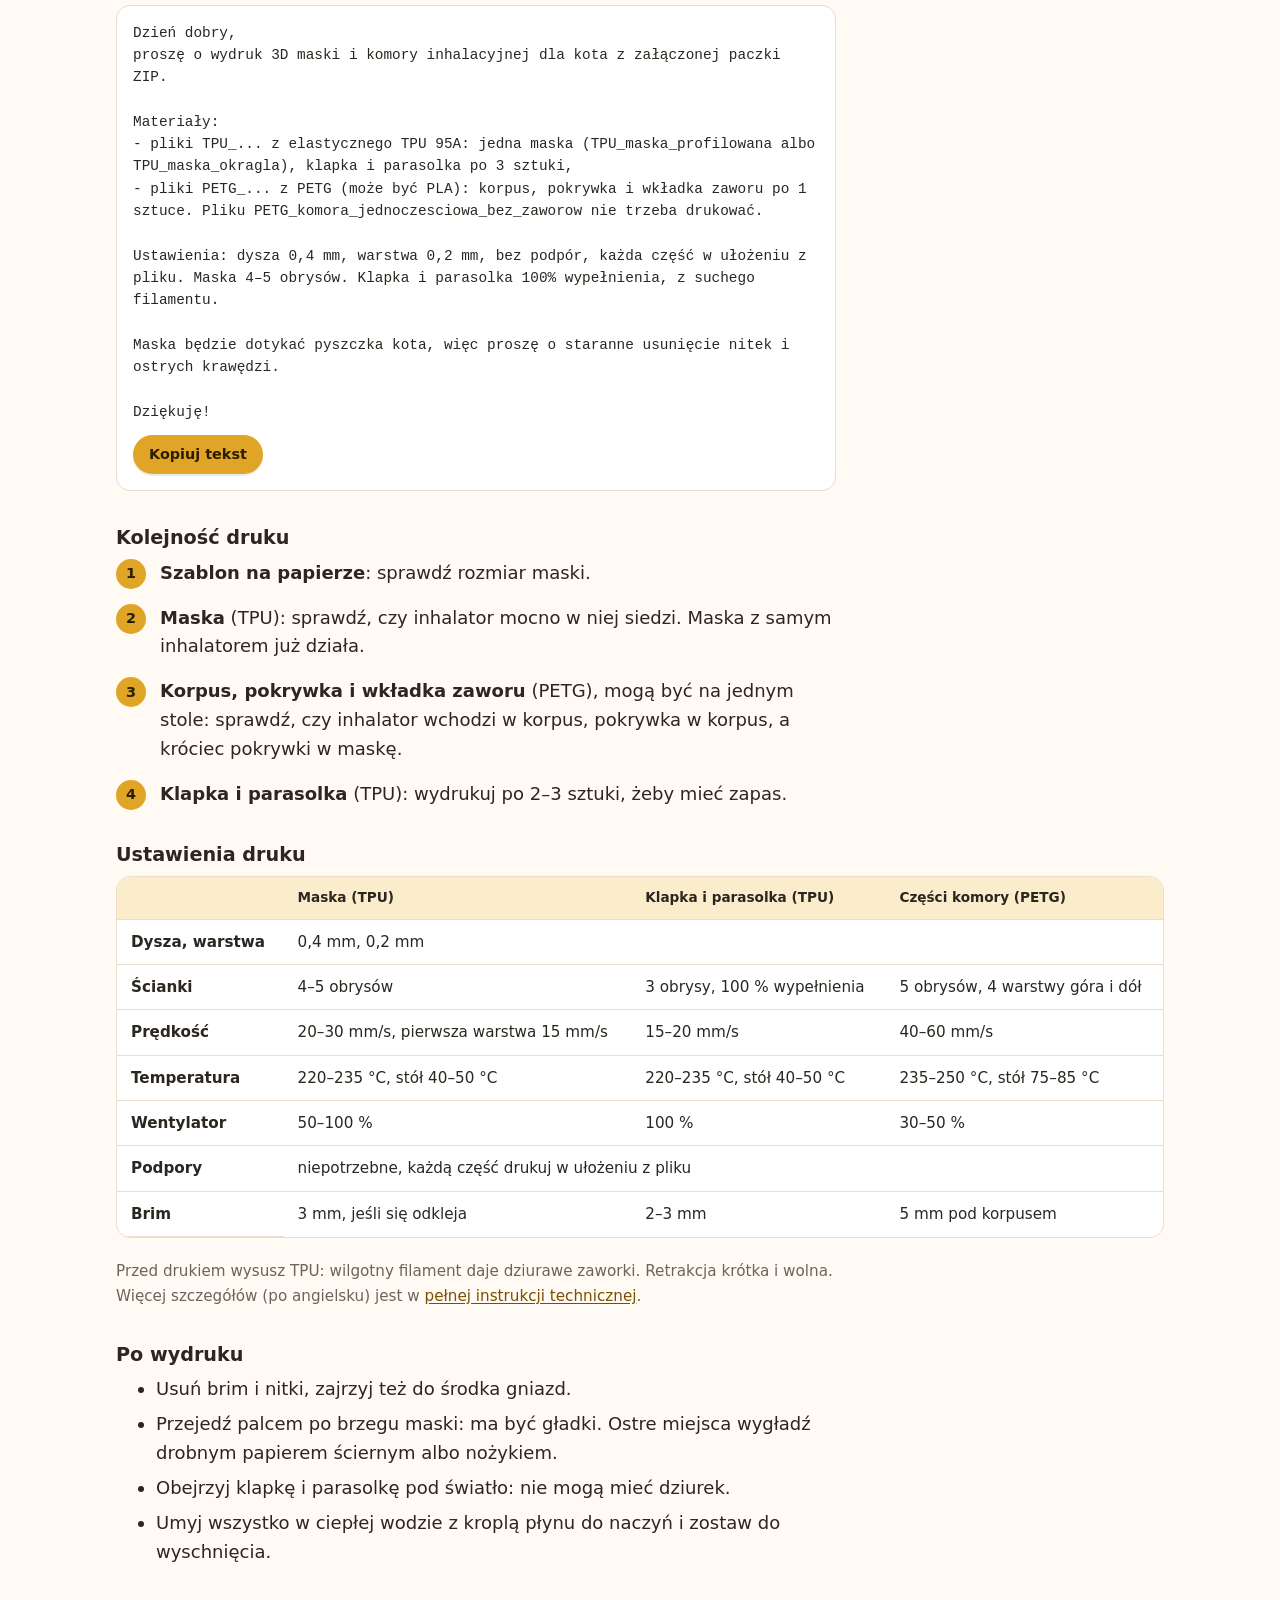
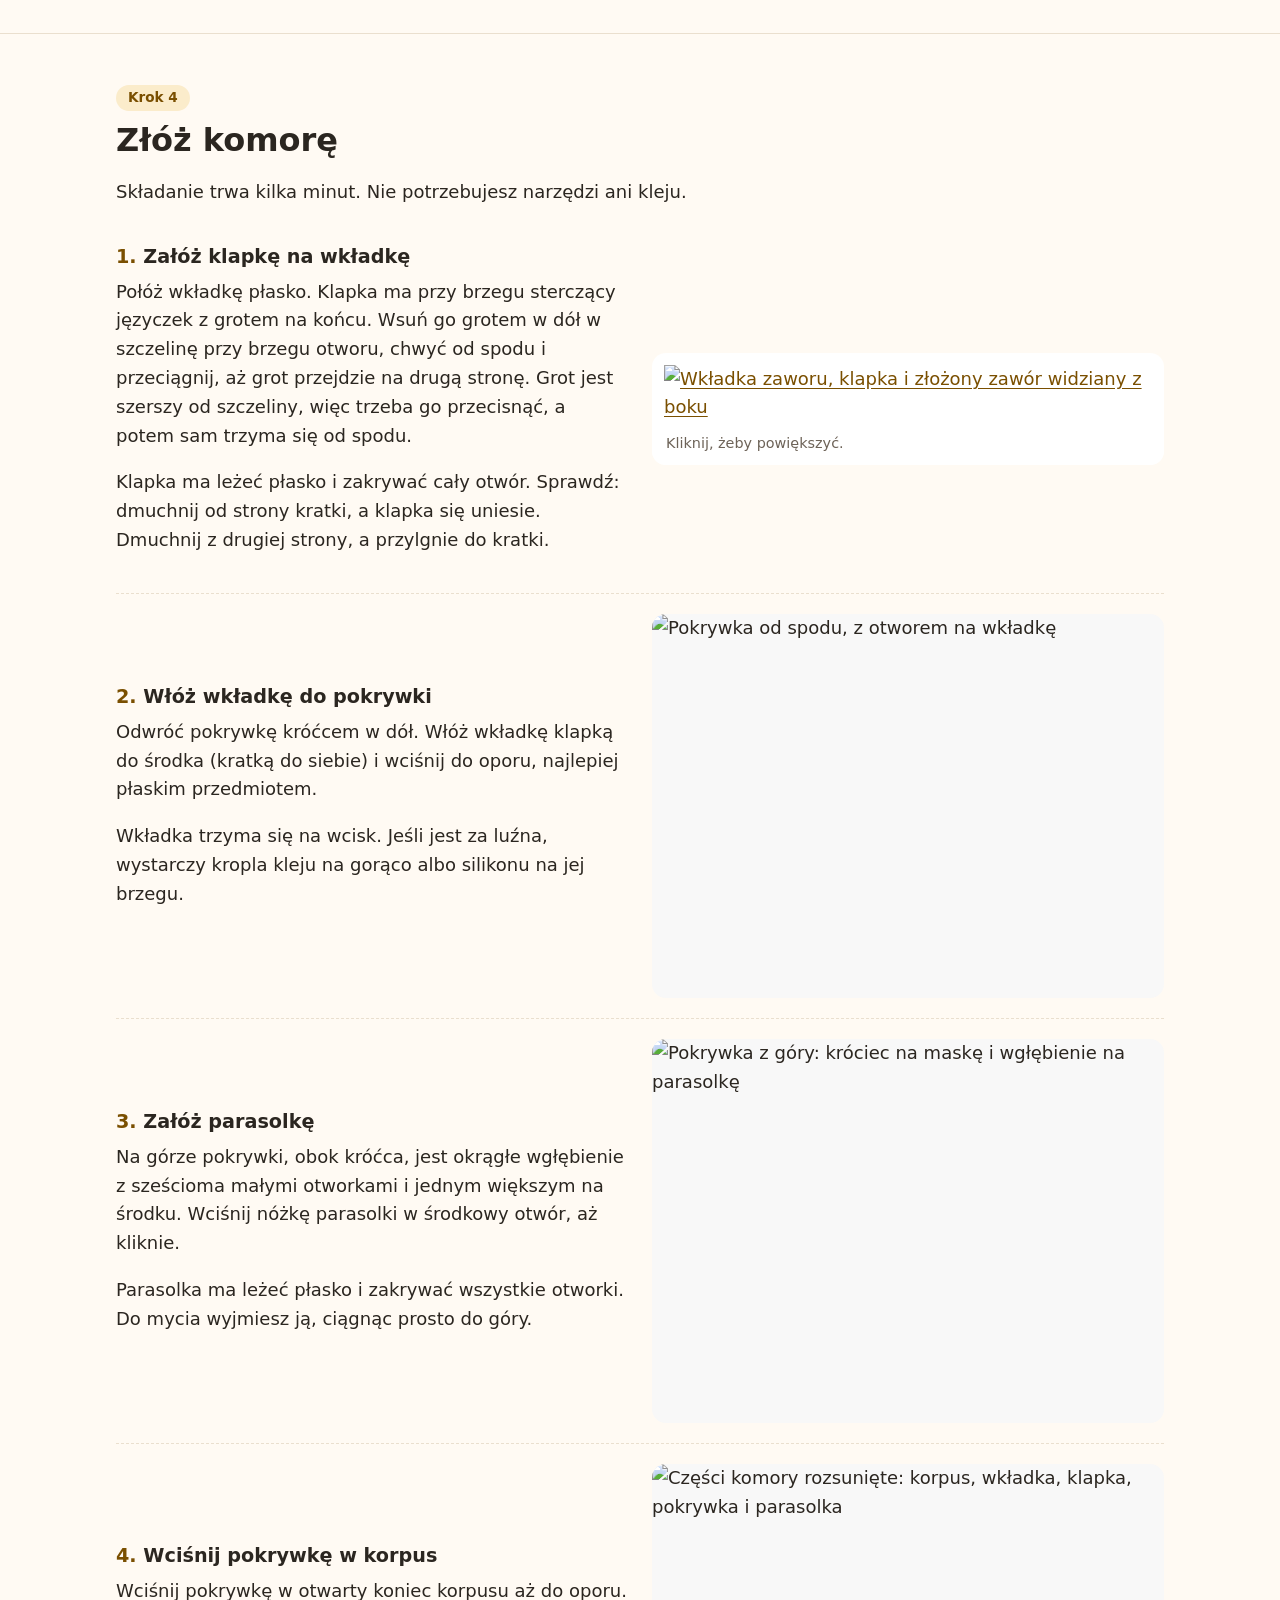
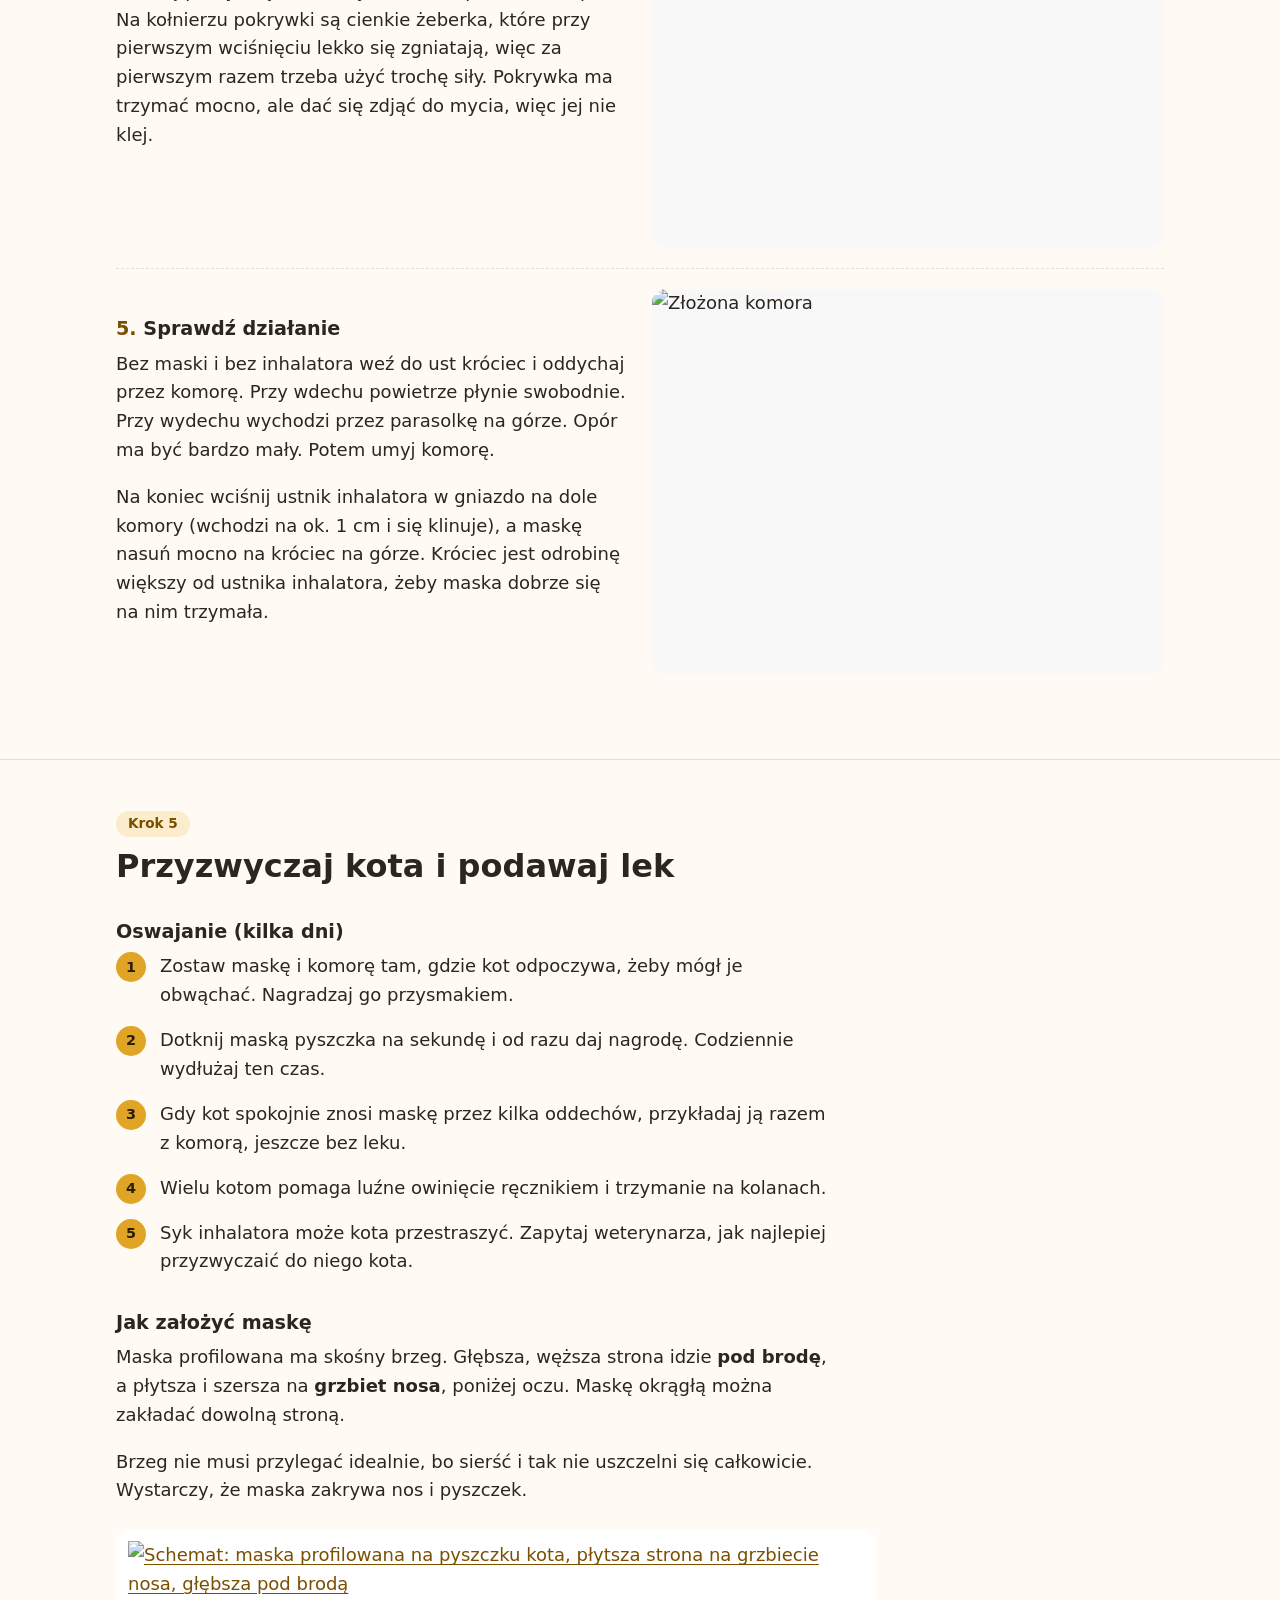
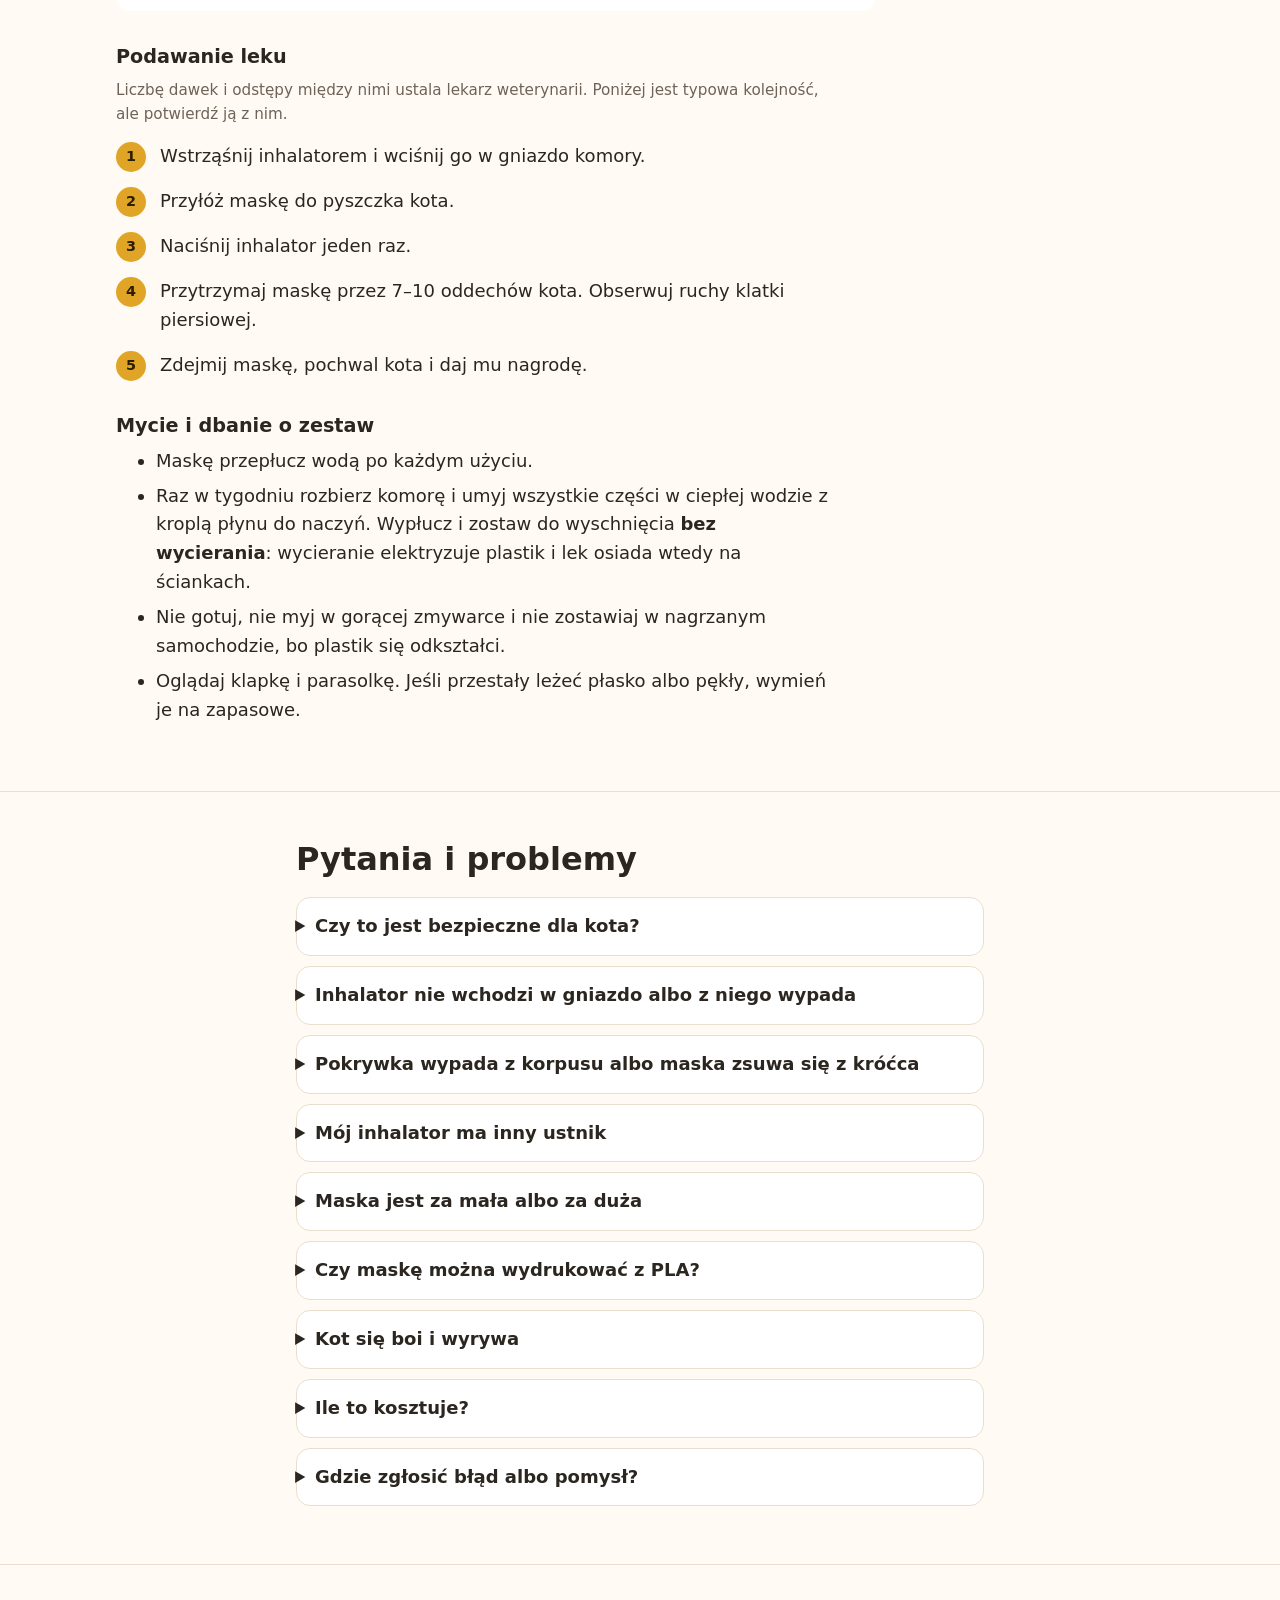
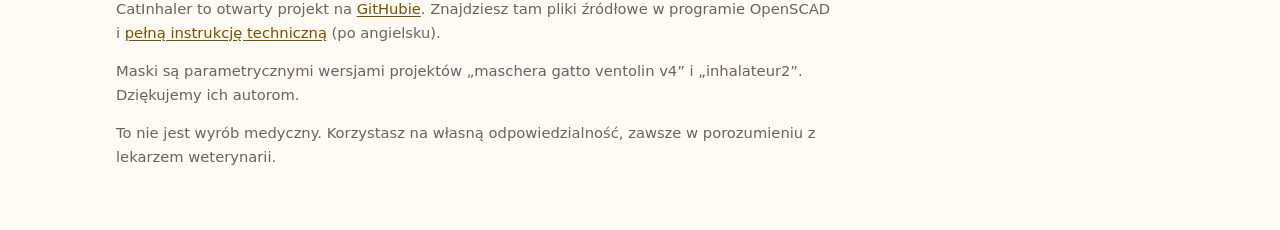
==== commit a3f56ae5: "Fix loose cap, flap that lifts, and loose nozzle after the first print - Cap skirt: add 6 crush ribs" ====
--- a/site/index.html
+++ b/site/index.html
@@ -256,7 +256,7 @@
       <li>
         <div>
           <h3>Załóż klapkę na wkładkę</h3>
-          <p>Połóż wkładkę płasko. Przeciśnij kulkę na końcu klapki przez szczelinę przy brzegu otworu. Kulka jest szersza od szczeliny, więc trzeba ją przecisnąć, a potem sama trzyma się od spodu.</p>
+          <p>Połóż wkładkę płasko. Klapka ma przy brzegu sterczący języczek z grotem na końcu. Wsuń go grotem w dół w szczelinę przy brzegu otworu, chwyć od spodu i przeciągnij, aż grot przejdzie na drugą stronę. Grot jest szerszy od szczeliny, więc trzeba go przecisnąć, a potem sam trzyma się od spodu.</p>
           <p>Klapka ma leżeć płasko i zakrywać cały otwór. Sprawdź: dmuchnij od strony kratki, a klapka się uniesie. Dmuchnij z drugiej strony, a przylgnie do kratki.</p>
         </div>
         <figure class="diagram"><a href="img/pl/valve_assembly.png"><img src="img/pl/valve_assembly.png" alt="Wkładka zaworu, klapka i złożony zawór widziany z boku"></a><figcaption>Kliknij, żeby powiększyć.</figcaption></figure>
@@ -280,7 +280,7 @@
       <li>
         <div>
           <h3>Wciśnij pokrywkę w korpus</h3>
-          <p>Wciśnij pokrywkę w otwarty koniec korpusu aż do oporu. Ma trzymać mocno, ale dać się zdjąć do mycia, więc jej nie klej.</p>
+          <p>Wciśnij pokrywkę w otwarty koniec korpusu aż do oporu. Na kołnierzu pokrywki są cienkie żeberka, które przy pierwszym wciśnięciu lekko się zgniatają, więc za pierwszym razem trzeba użyć trochę siły. Pokrywka ma trzymać mocno, ale dać się zdjąć do mycia, więc jej nie klej.</p>
         </div>
         <figure class="render"><img src="img/chamber_exploded.png" width="1400" height="1050" alt="Części komory rozsunięte: korpus, wkładka, klapka, pokrywka i parasolka"></figure>
       </li>
@@ -288,7 +288,7 @@
         <div>
           <h3>Sprawdź działanie</h3>
           <p>Bez maski i bez inhalatora weź do ust króciec i oddychaj przez komorę. Przy wdechu powietrze płynie swobodnie. Przy wydechu wychodzi przez parasolkę na górze. Opór ma być bardzo mały. Potem umyj komorę.</p>
-          <p>Na koniec wciśnij ustnik inhalatora w gniazdo na dole komory (wchodzi na ok. 1 cm i się klinuje), a maskę nasuń do końca na króciec na górze.</p>
+          <p>Na koniec wciśnij ustnik inhalatora w gniazdo na dole komory (wchodzi na ok. 1 cm i się klinuje), a maskę nasuń mocno na króciec na górze. Króciec jest odrobinę większy od ustnika inhalatora, żeby maska dobrze się na nim trzymała.</p>
         </div>
         <figure class="render"><img src="img/chamber_assembly.png" width="1400" height="1050" alt="Złożona komora"></figure>
       </li>
@@ -346,6 +346,10 @@
       <summary>Inhalator nie wchodzi w gniazdo albo z niego wypada</summary>
       <p>Gniazdo jest lekko stożkowe: ustnik wchodzi na około centymetr i się klinuje. Wciśnij go mocniej, lekko obracając. Jeśli mimo to nie pasuje, gniazdo trzeba poszerzyć albo zwęzić w plikach źródłowych. To kilka minut pracy dla kogoś, kto zna darmowy program OpenSCAD (opis po angielsku jest w <a href="@@REPO@@/blob/main/MANUAL.md#8-troubleshooting">instrukcji technicznej</a>). Możesz też <a href="@@REPO@@/issues">opisać problem na GitHubie</a>.</p>
     </details>
+    <details>
+      <summary>Pokrywka wypada z korpusu albo maska zsuwa się z króćca</summary>
+      <p>Pokrywkę trzymają w korpusie żeberka na jej kołnierzu, a maskę to, że króciec jest odrobinę większy od ustnika. Oba dopasowania da się zacisnąć w plikach źródłowych (parametry <code>skirt_rib_interference</code> i <code>nozzle_oversize</code>, opis po angielsku w <a href="@@REPO@@/blob/main/MANUAL.md#8-troubleshooting">instrukcji technicznej</a>). Wtedy drukujesz na nowo tylko pokrywkę. Na szybko pomoże jedna warstwa taśmy teflonowej na kołnierzu pokrywki.</p>
+    </details>
     <details id="inny-inhalator">
       <summary>Mój inhalator ma inny ustnik</summary>
       <p>Zmierz linijką albo suwmiarką szerokość i wysokość końca ustnika. Pliki trzeba wtedy wygenerować na nowo z tymi wymiarami w programie OpenSCAD (parametry <code>mouth_w</code> i <code>mouth_h</code>, opis w <a href="@@REPO@@/blob/main/MANUAL.md#21-measure-your-inhaler-mouthpiece">instrukcji technicznej</a>). Jeśli to dla Ciebie za trudne, <a href="@@REPO@@/issues">załóż zgłoszenie na GitHubie</a> i podaj wymiary ustnika oraz nazwę inhalatora.</p>
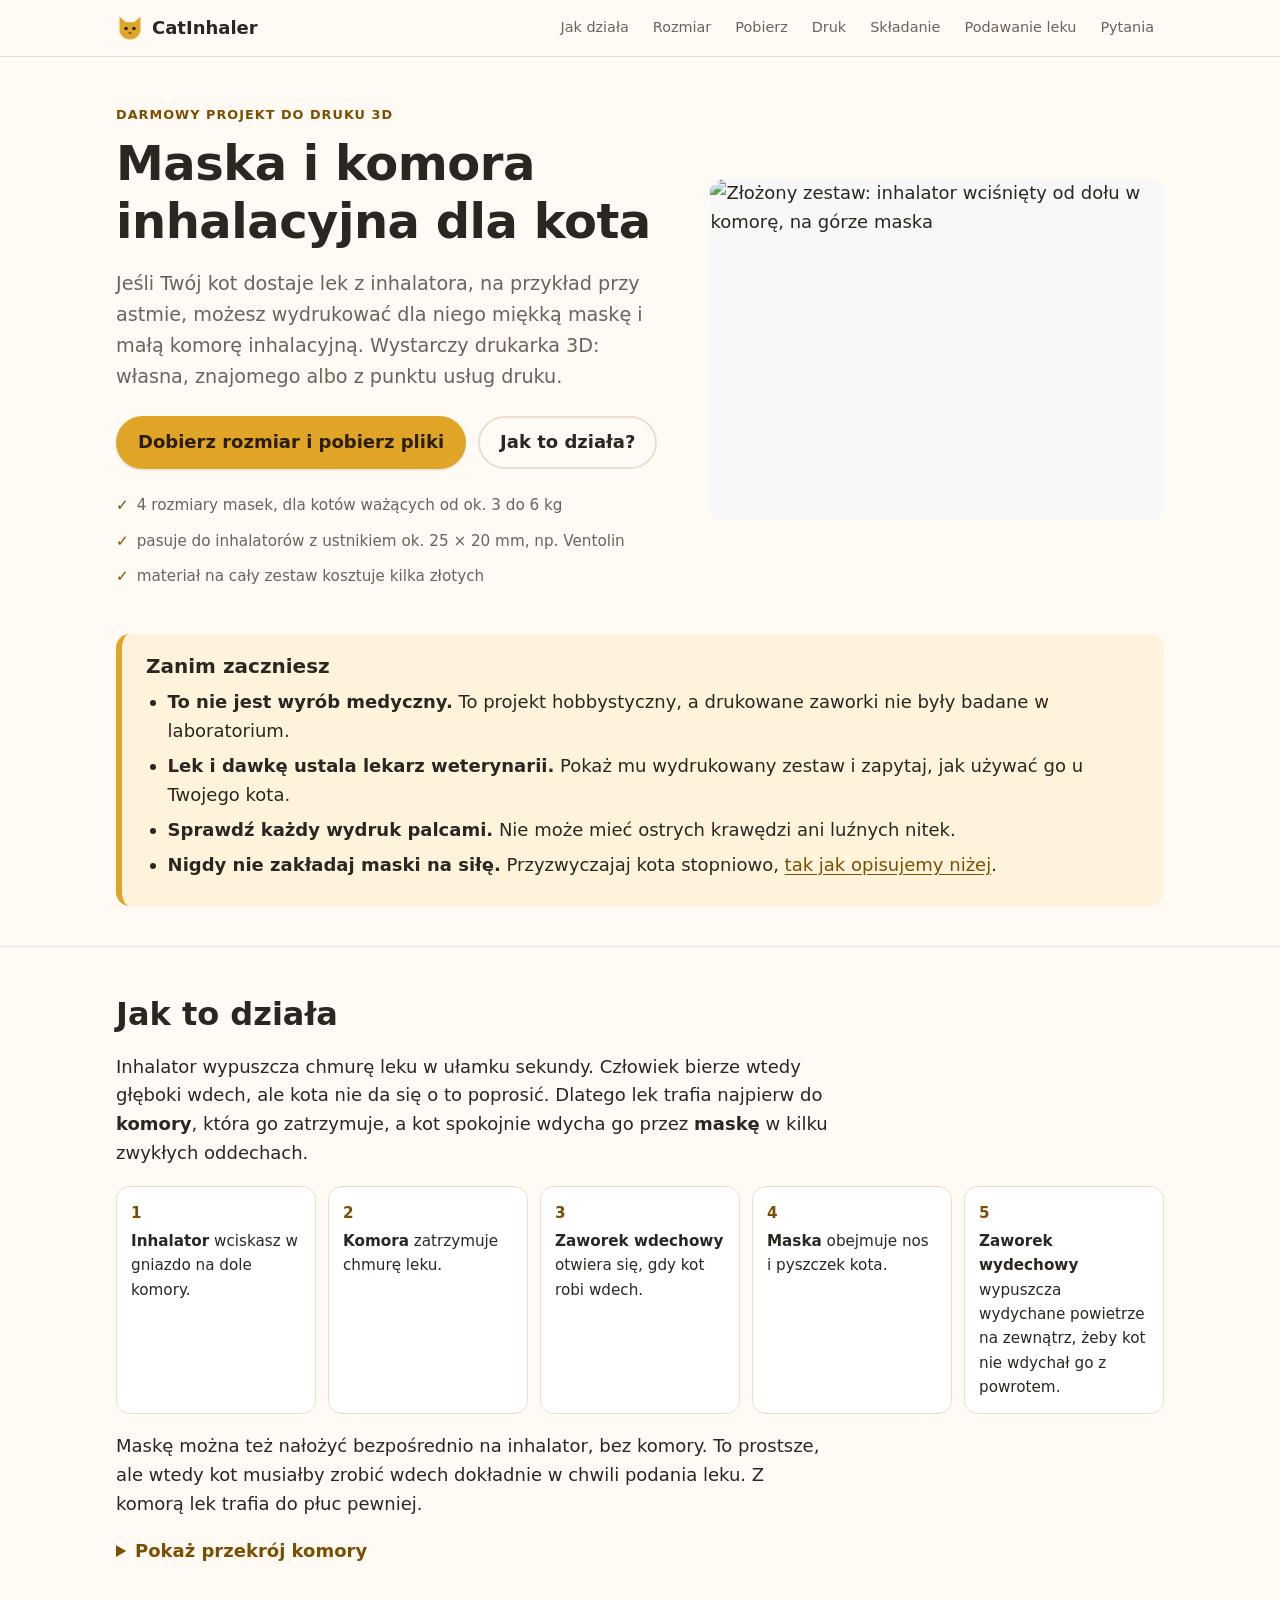
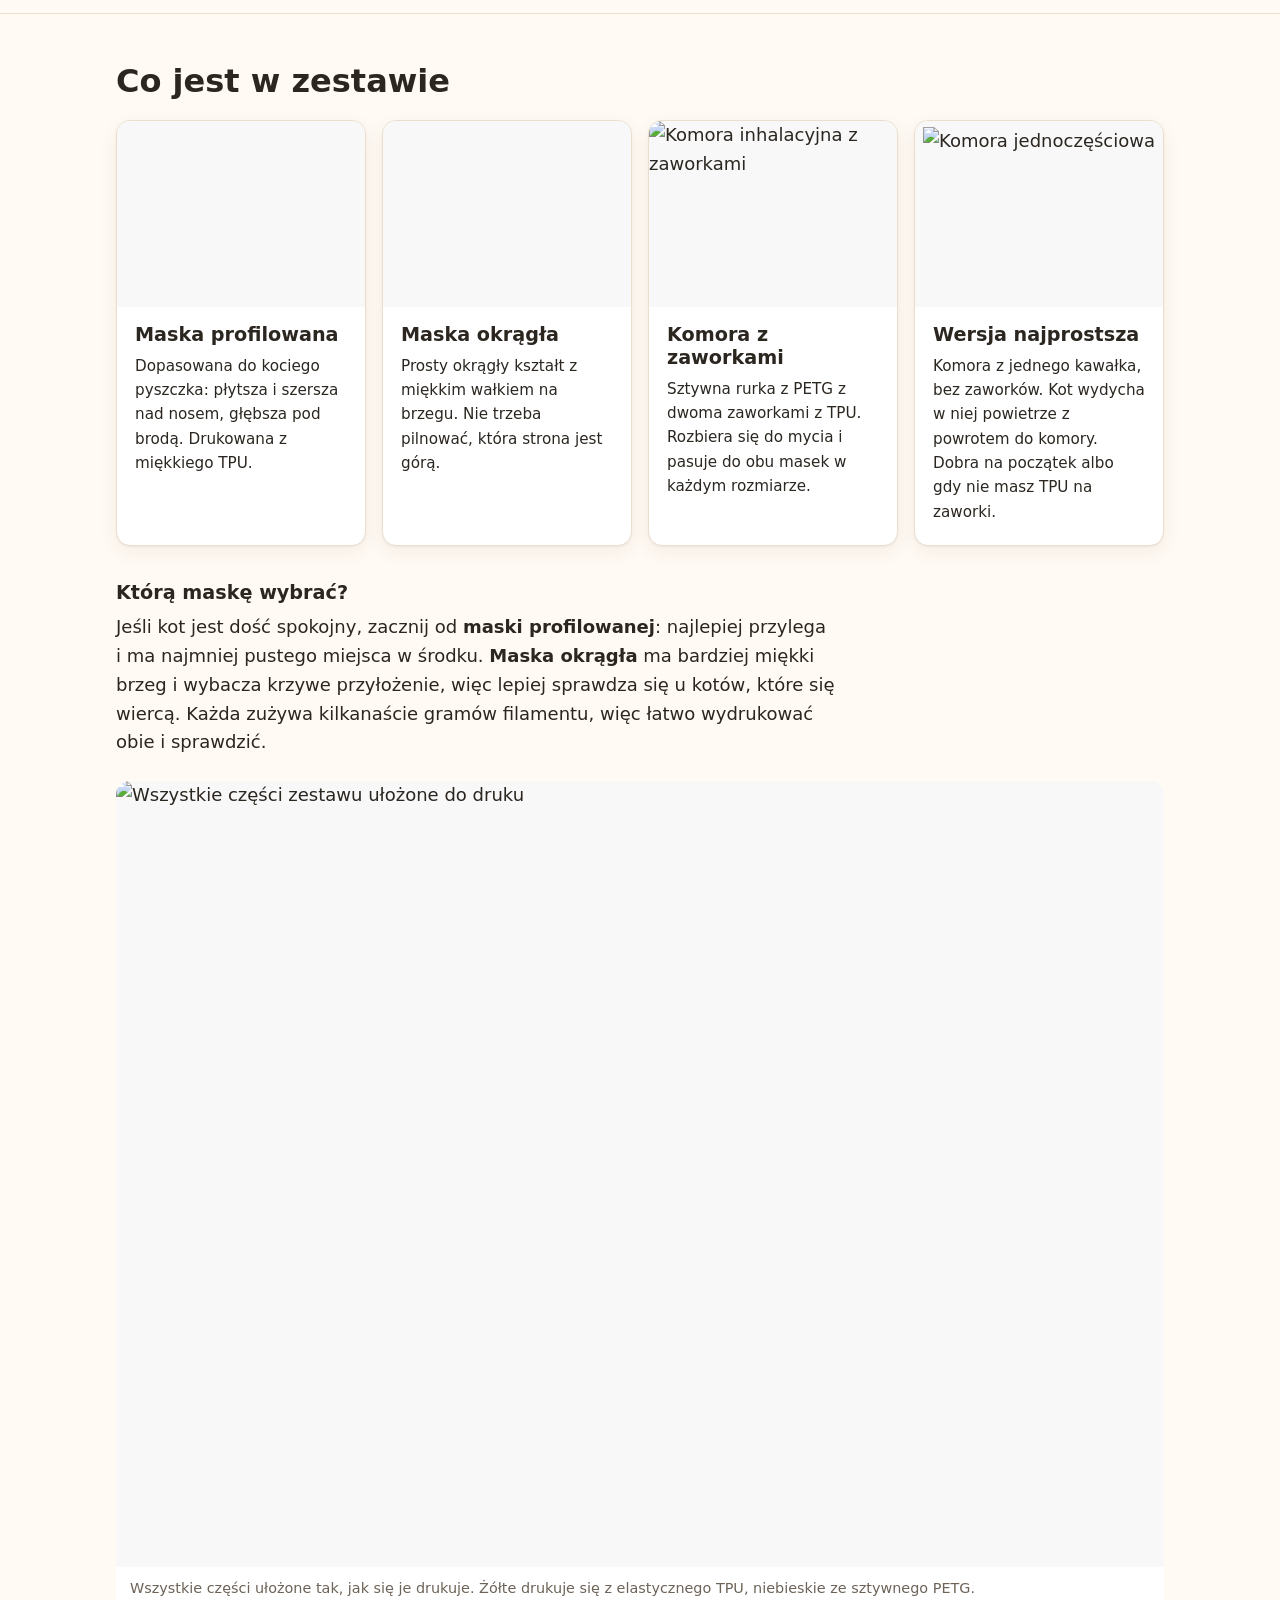
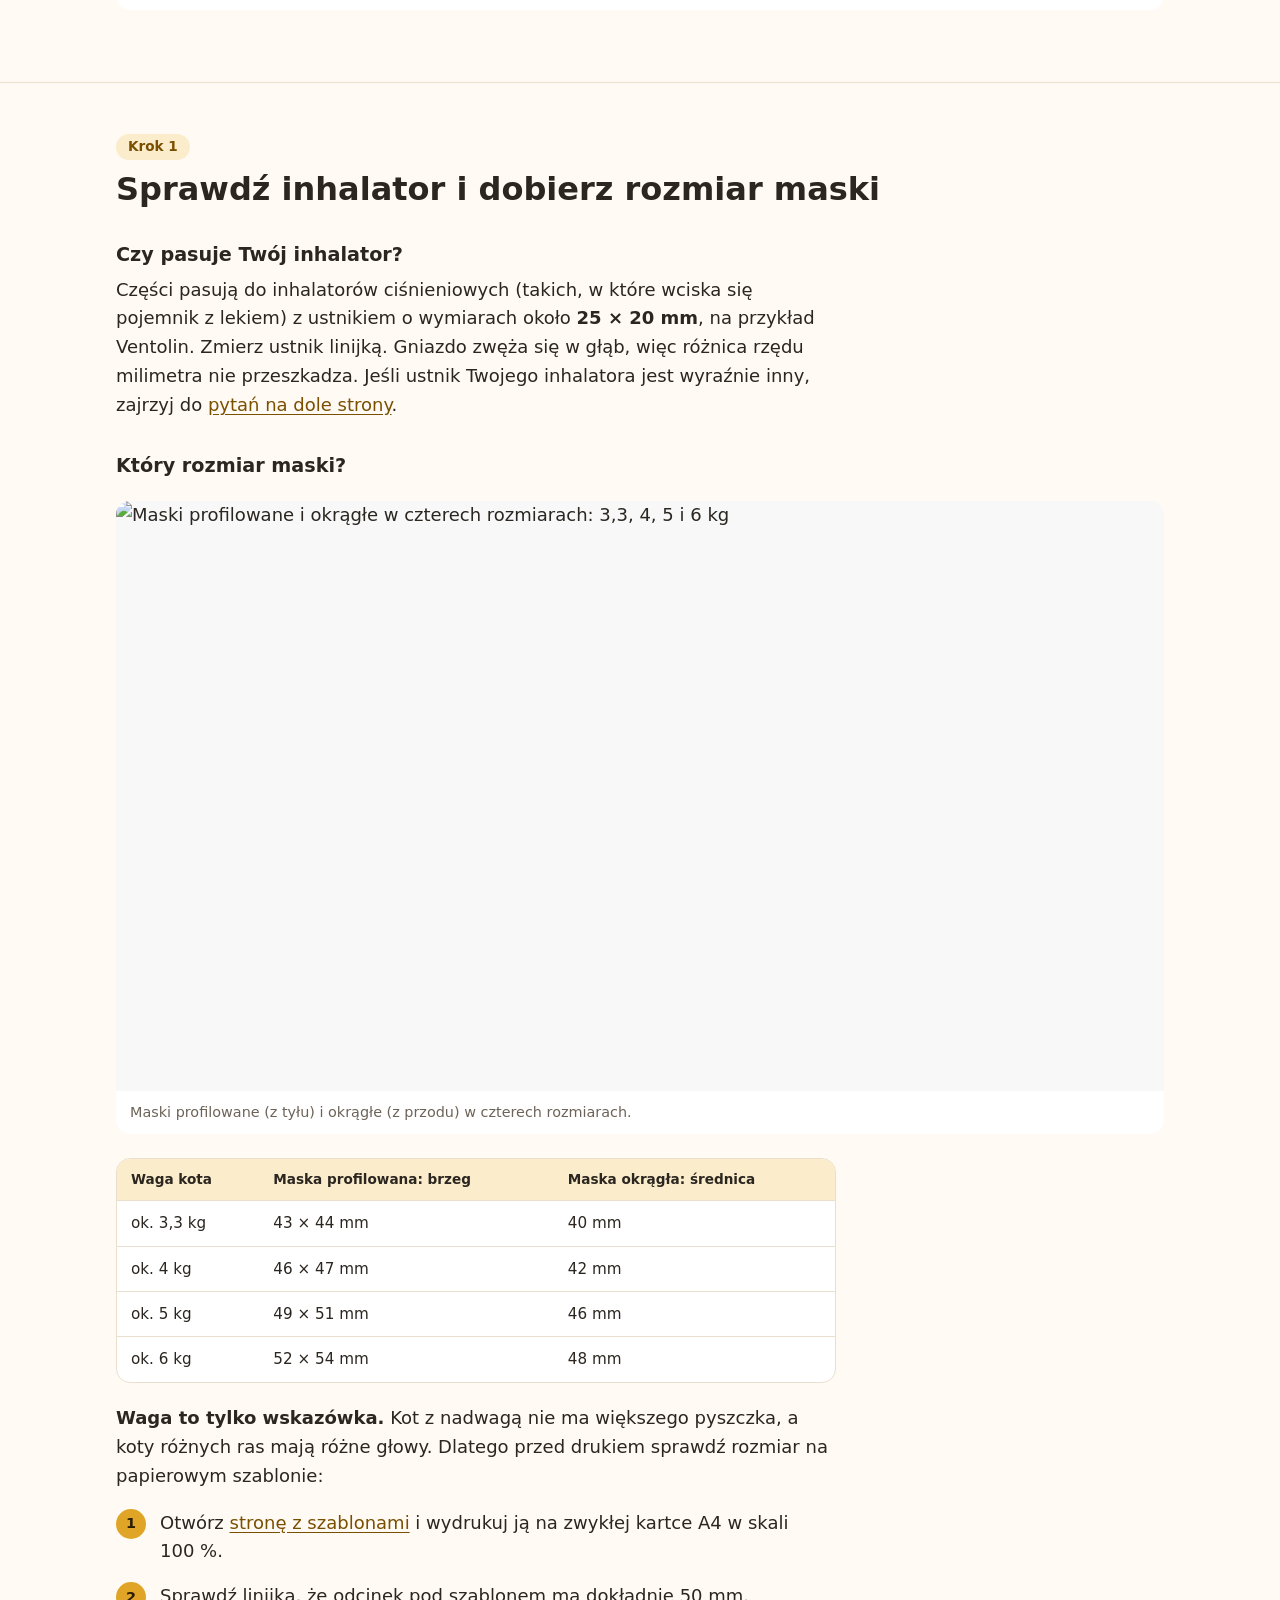
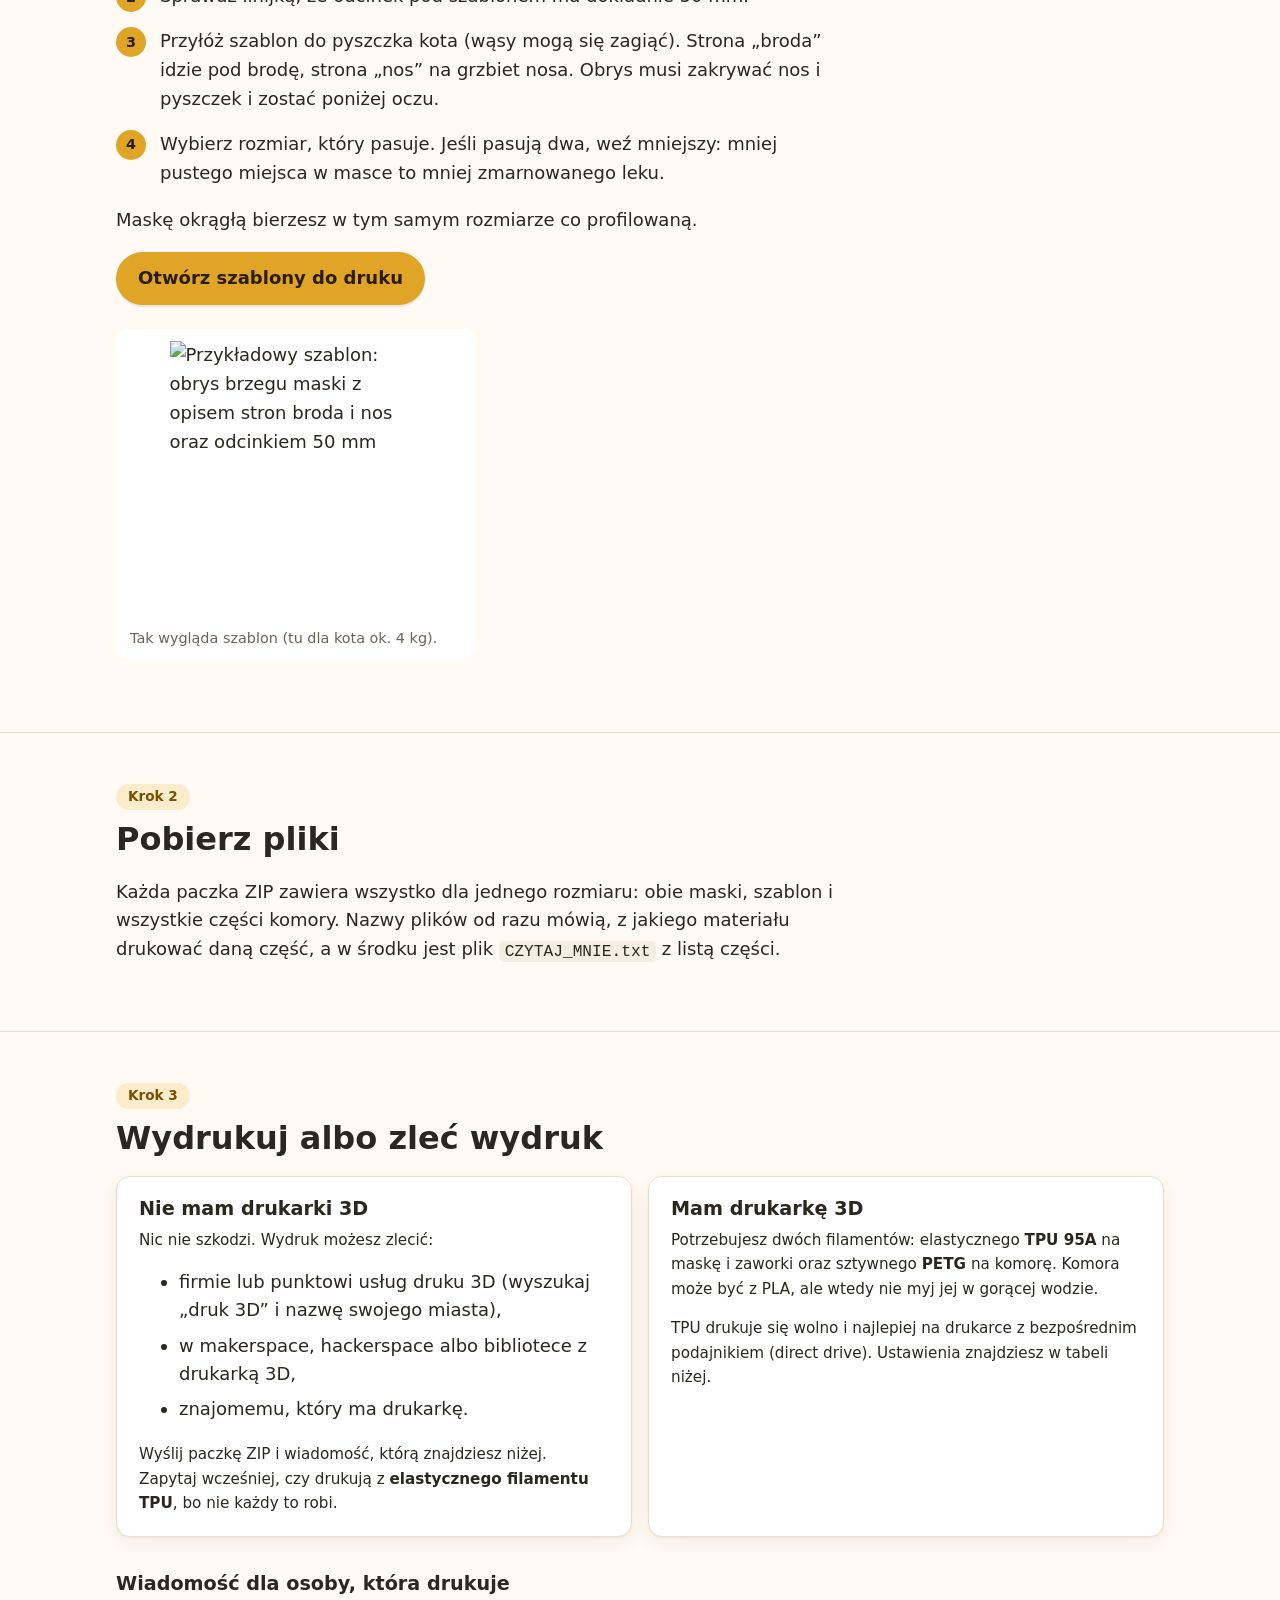
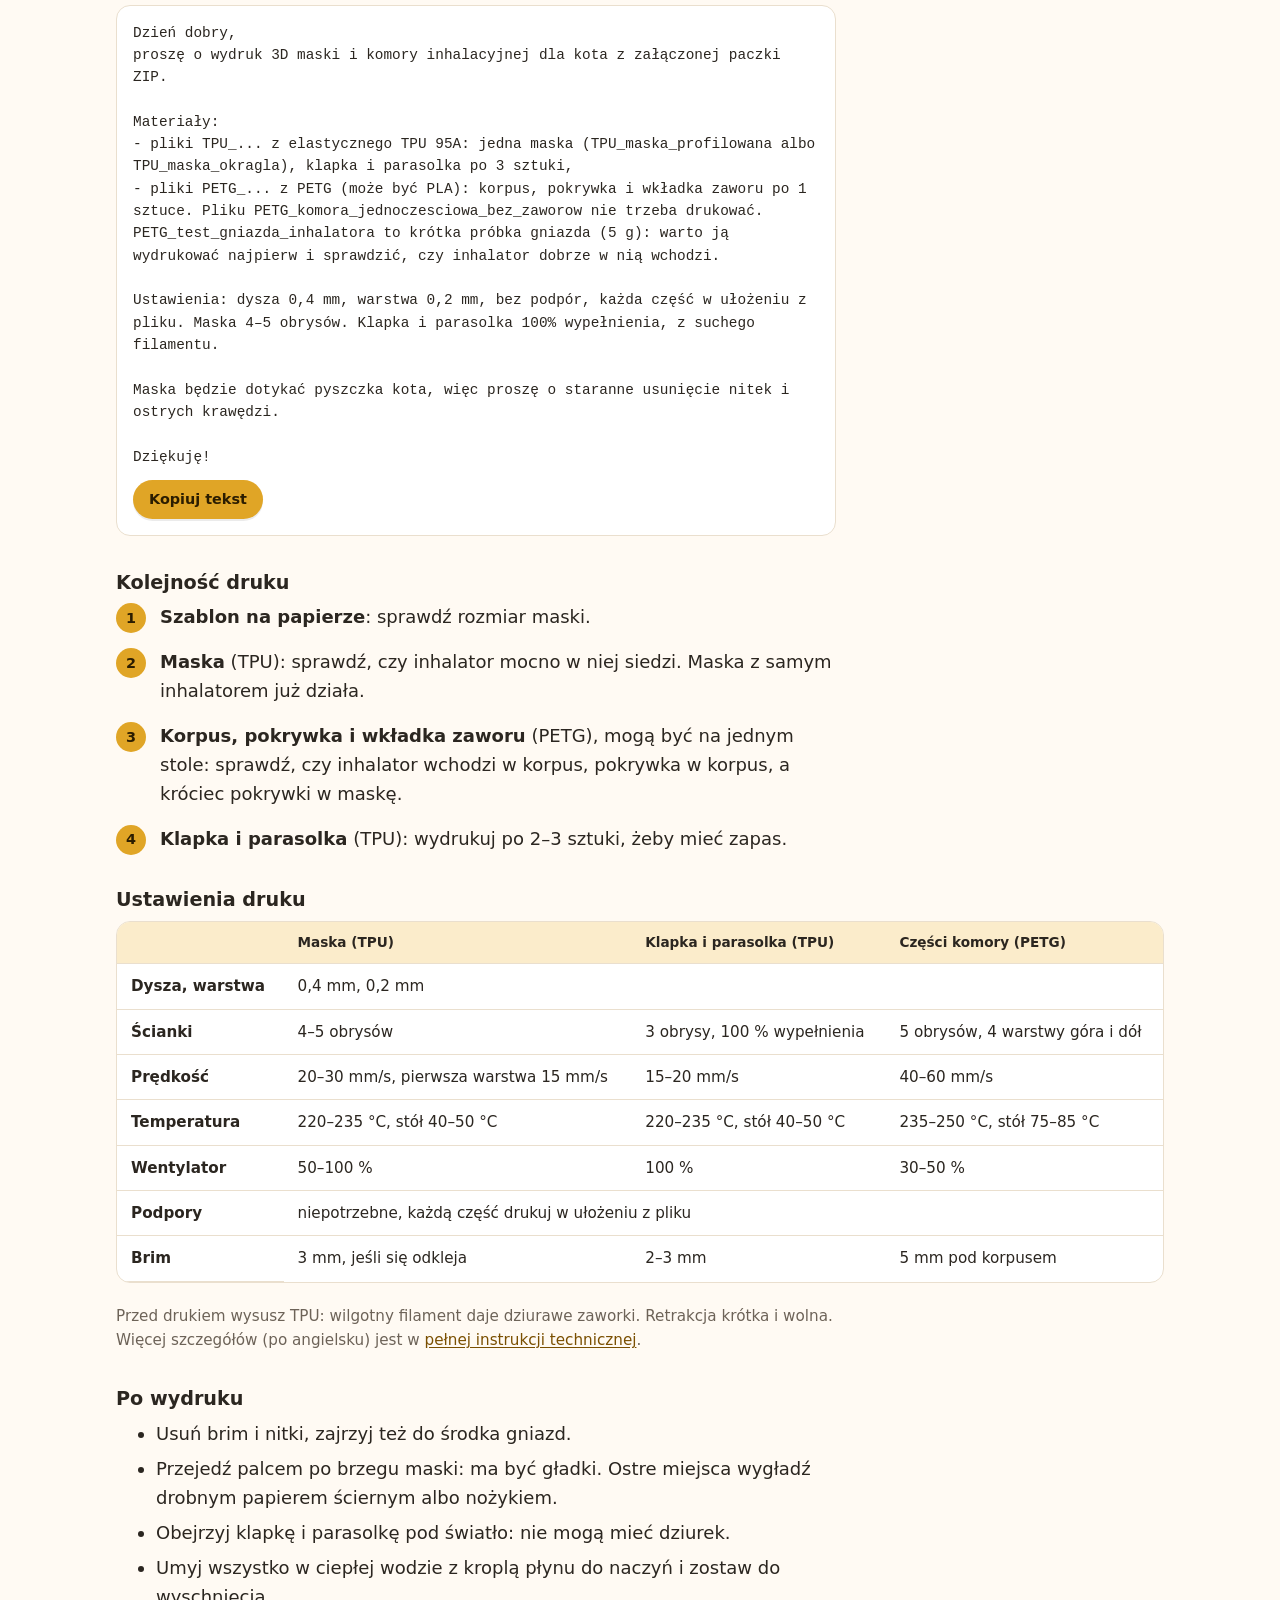
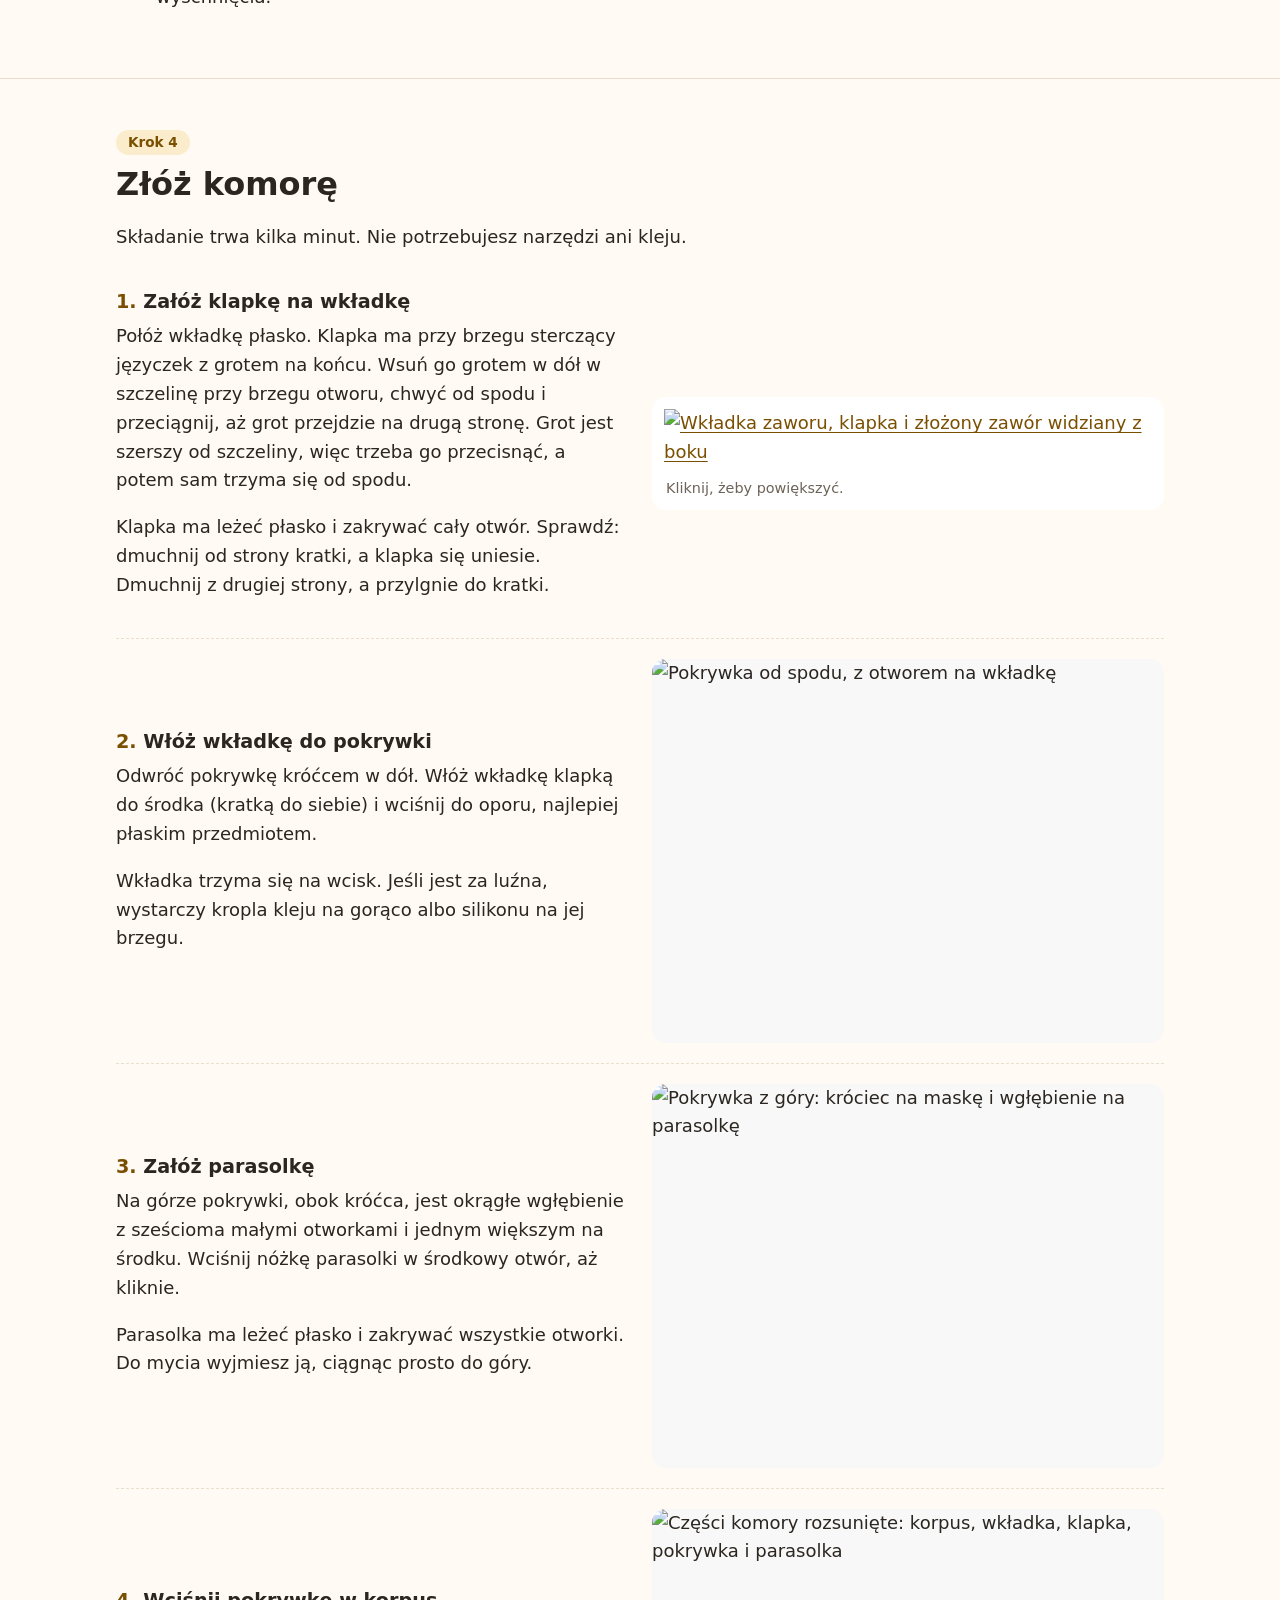
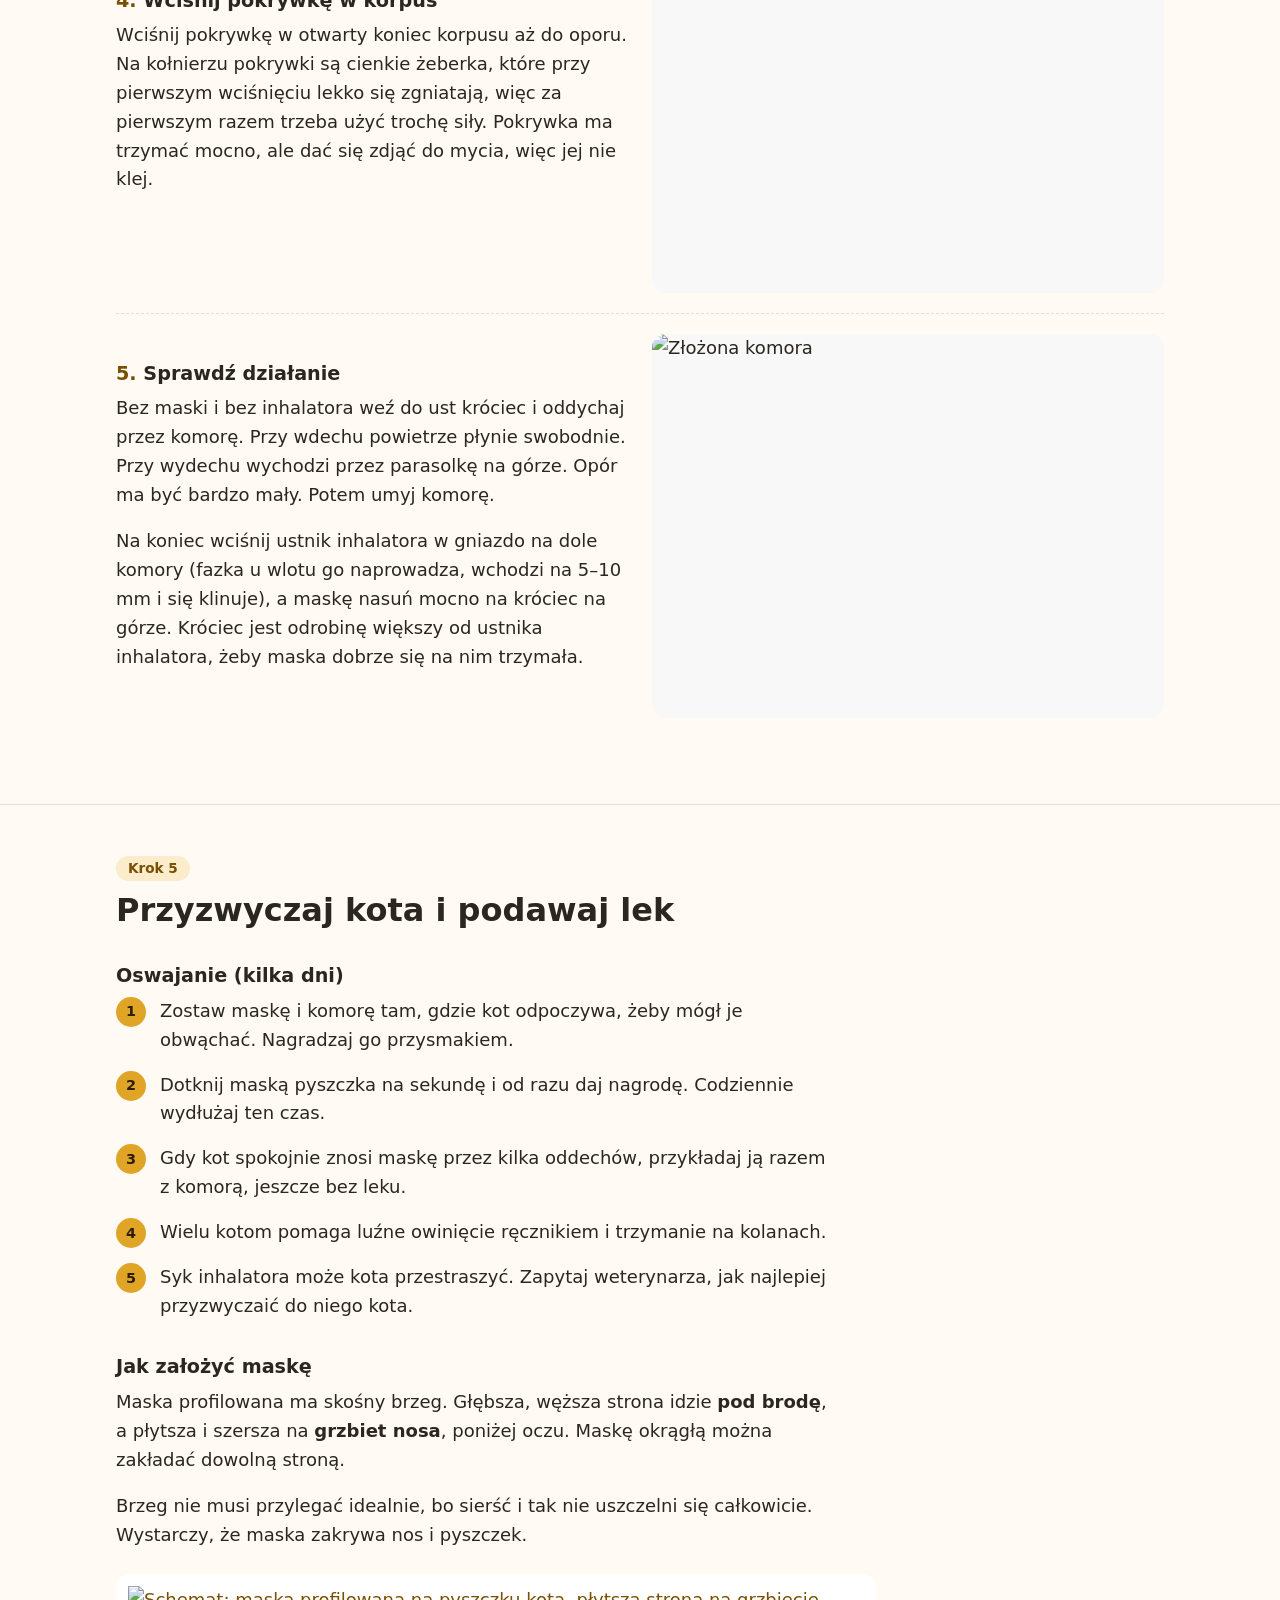
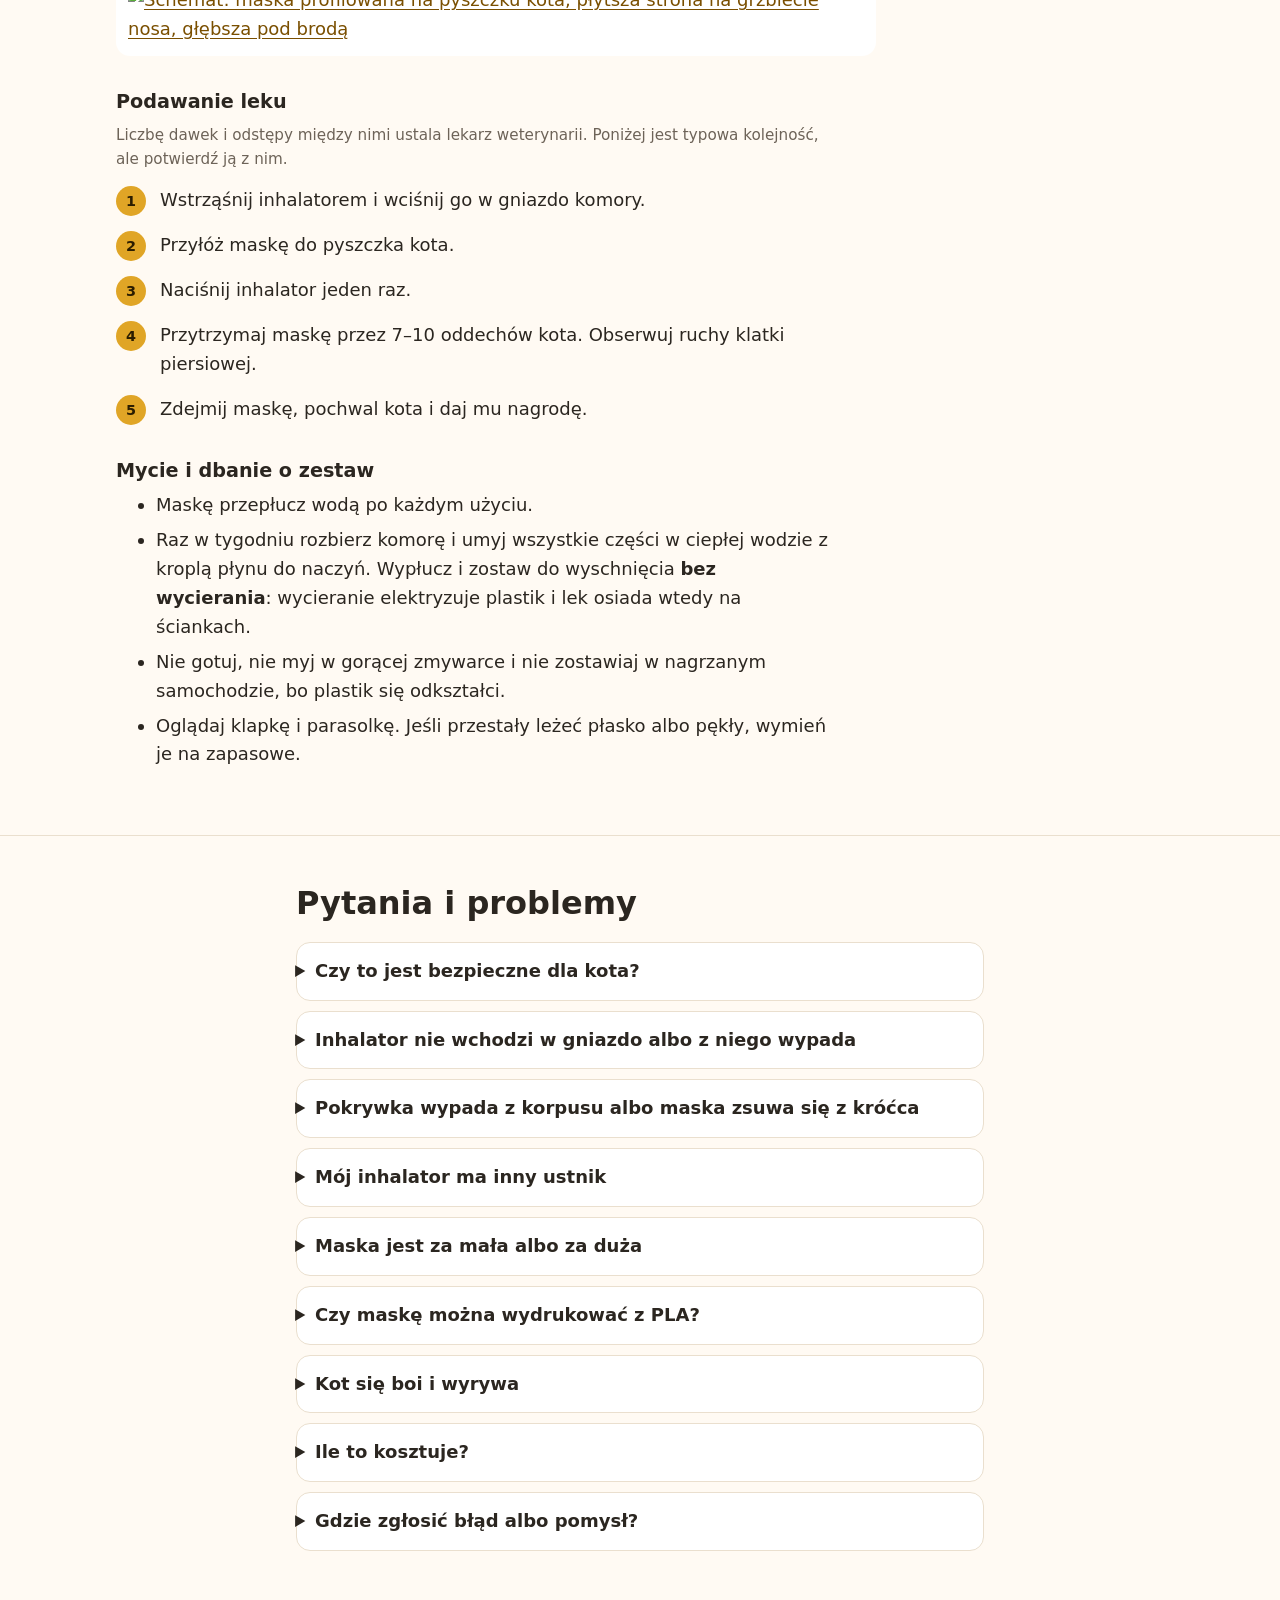
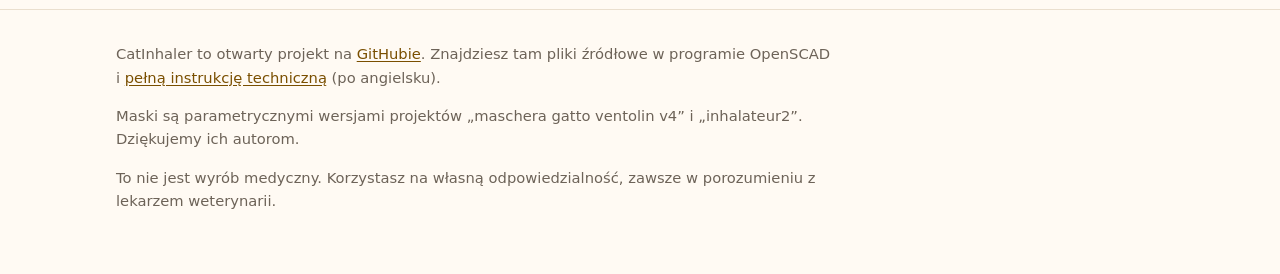
==== commit 426e825e: "Fit the chamber's inhaler socket to the real Ventolin mouthpiece The PETG chamber body did not take " ====
--- a/site/index.html
+++ b/site/index.html
@@ -200,7 +200,7 @@
 
 Materiały:
 - pliki TPU_... z elastycznego TPU 95A: jedna maska (TPU_maska_profilowana albo TPU_maska_okragla), klapka i parasolka po 3 sztuki,
-- pliki PETG_... z PETG (może być PLA): korpus, pokrywka i wkładka zaworu po 1 sztuce. Pliku PETG_komora_jednoczesciowa_bez_zaworow nie trzeba drukować.
+- pliki PETG_... z PETG (może być PLA): korpus, pokrywka i wkładka zaworu po 1 sztuce. Pliku PETG_komora_jednoczesciowa_bez_zaworow nie trzeba drukować. PETG_test_gniazda_inhalatora to krótka próbka gniazda (5 g): warto ją wydrukować najpierw i sprawdzić, czy inhalator dobrze w nią wchodzi.
 
 Ustawienia: dysza 0,4 mm, warstwa 0,2 mm, bez podpór, każda część w ułożeniu z pliku. Maska 4–5 obrysów. Klapka i parasolka 100% wypełnienia, z suchego filamentu.
 
@@ -288,7 +288,7 @@
         <div>
           <h3>Sprawdź działanie</h3>
           <p>Bez maski i bez inhalatora weź do ust króciec i oddychaj przez komorę. Przy wdechu powietrze płynie swobodnie. Przy wydechu wychodzi przez parasolkę na górze. Opór ma być bardzo mały. Potem umyj komorę.</p>
-          <p>Na koniec wciśnij ustnik inhalatora w gniazdo na dole komory (wchodzi na ok. 1 cm i się klinuje), a maskę nasuń mocno na króciec na górze. Króciec jest odrobinę większy od ustnika inhalatora, żeby maska dobrze się na nim trzymała.</p>
+          <p>Na koniec wciśnij ustnik inhalatora w gniazdo na dole komory (fazka u wlotu go naprowadza, wchodzi na 5–10 mm i się klinuje), a maskę nasuń mocno na króciec na górze. Króciec jest odrobinę większy od ustnika inhalatora, żeby maska dobrze się na nim trzymała.</p>
         </div>
         <figure class="render"><img src="img/chamber_assembly.png" width="1400" height="1050" alt="Złożona komora"></figure>
       </li>
@@ -344,7 +344,7 @@
     </details>
     <details>
       <summary>Inhalator nie wchodzi w gniazdo albo z niego wypada</summary>
-      <p>Gniazdo jest lekko stożkowe: ustnik wchodzi na około centymetr i się klinuje. Wciśnij go mocniej, lekko obracając. Jeśli mimo to nie pasuje, gniazdo trzeba poszerzyć albo zwęzić w plikach źródłowych. To kilka minut pracy dla kogoś, kto zna darmowy program OpenSCAD (opis po angielsku jest w <a href="@@REPO@@/blob/main/MANUAL.md#8-troubleshooting">instrukcji technicznej</a>). Możesz też <a href="@@REPO@@/issues">opisać problem na GitHubie</a>.</p>
+      <p>Gniazdo w komorze ma kształt ustnika inhalatora Ventolin (proste krótkie boki, wypukłe długie boki) i lekko się zwęża: ustnik wchodzi na 5–10 mm i się klinuje. Wciśnij go mocniej, lekko obracając. Dopasowanie najprościej sprawdzić na krótkiej próbce gniazda (plik PETG_test_gniazda_inhalatora). Jeśli mimo to nie pasuje, gniazdo trzeba poszerzyć albo zwęzić w plikach źródłowych (parametr <code>inhaler_fit</code>). To kilka minut pracy dla kogoś, kto zna darmowy program OpenSCAD (opis po angielsku jest w <a href="@@REPO@@/blob/main/MANUAL.md#8-troubleshooting">instrukcji technicznej</a>). Możesz też <a href="@@REPO@@/issues">opisać problem na GitHubie</a>.</p>
     </details>
     <details>
       <summary>Pokrywka wypada z korpusu albo maska zsuwa się z króćca</summary>
@@ -352,7 +352,7 @@
     </details>
     <details id="inny-inhalator">
       <summary>Mój inhalator ma inny ustnik</summary>
-      <p>Zmierz linijką albo suwmiarką szerokość i wysokość końca ustnika. Pliki trzeba wtedy wygenerować na nowo z tymi wymiarami w programie OpenSCAD (parametry <code>mouth_w</code> i <code>mouth_h</code>, opis w <a href="@@REPO@@/blob/main/MANUAL.md#21-measure-your-inhaler-mouthpiece">instrukcji technicznej</a>). Jeśli to dla Ciebie za trudne, <a href="@@REPO@@/issues">załóż zgłoszenie na GitHubie</a> i podaj wymiary ustnika oraz nazwę inhalatora.</p>
+      <p>Zmierz linijką albo suwmiarką szerokość i wysokość końca ustnika. Pliki trzeba wtedy wygenerować na nowo z tymi wymiarami w programie OpenSCAD (parametry <code>mouth_w</code> i <code>mouth_h</code>, a w pliku komory także <code>inhaler_w</code>, <code>inhaler_h</code> i <code>inhaler_end_h</code>, opis w <a href="@@REPO@@/blob/main/MANUAL.md#21-measure-your-inhaler-mouthpiece">instrukcji technicznej</a>). Jeśli to dla Ciebie za trudne, <a href="@@REPO@@/issues">załóż zgłoszenie na GitHubie</a> i podaj wymiary ustnika oraz nazwę inhalatora.</p>
     </details>
     <details>
       <summary>Maska jest za mała albo za duża</summary>
